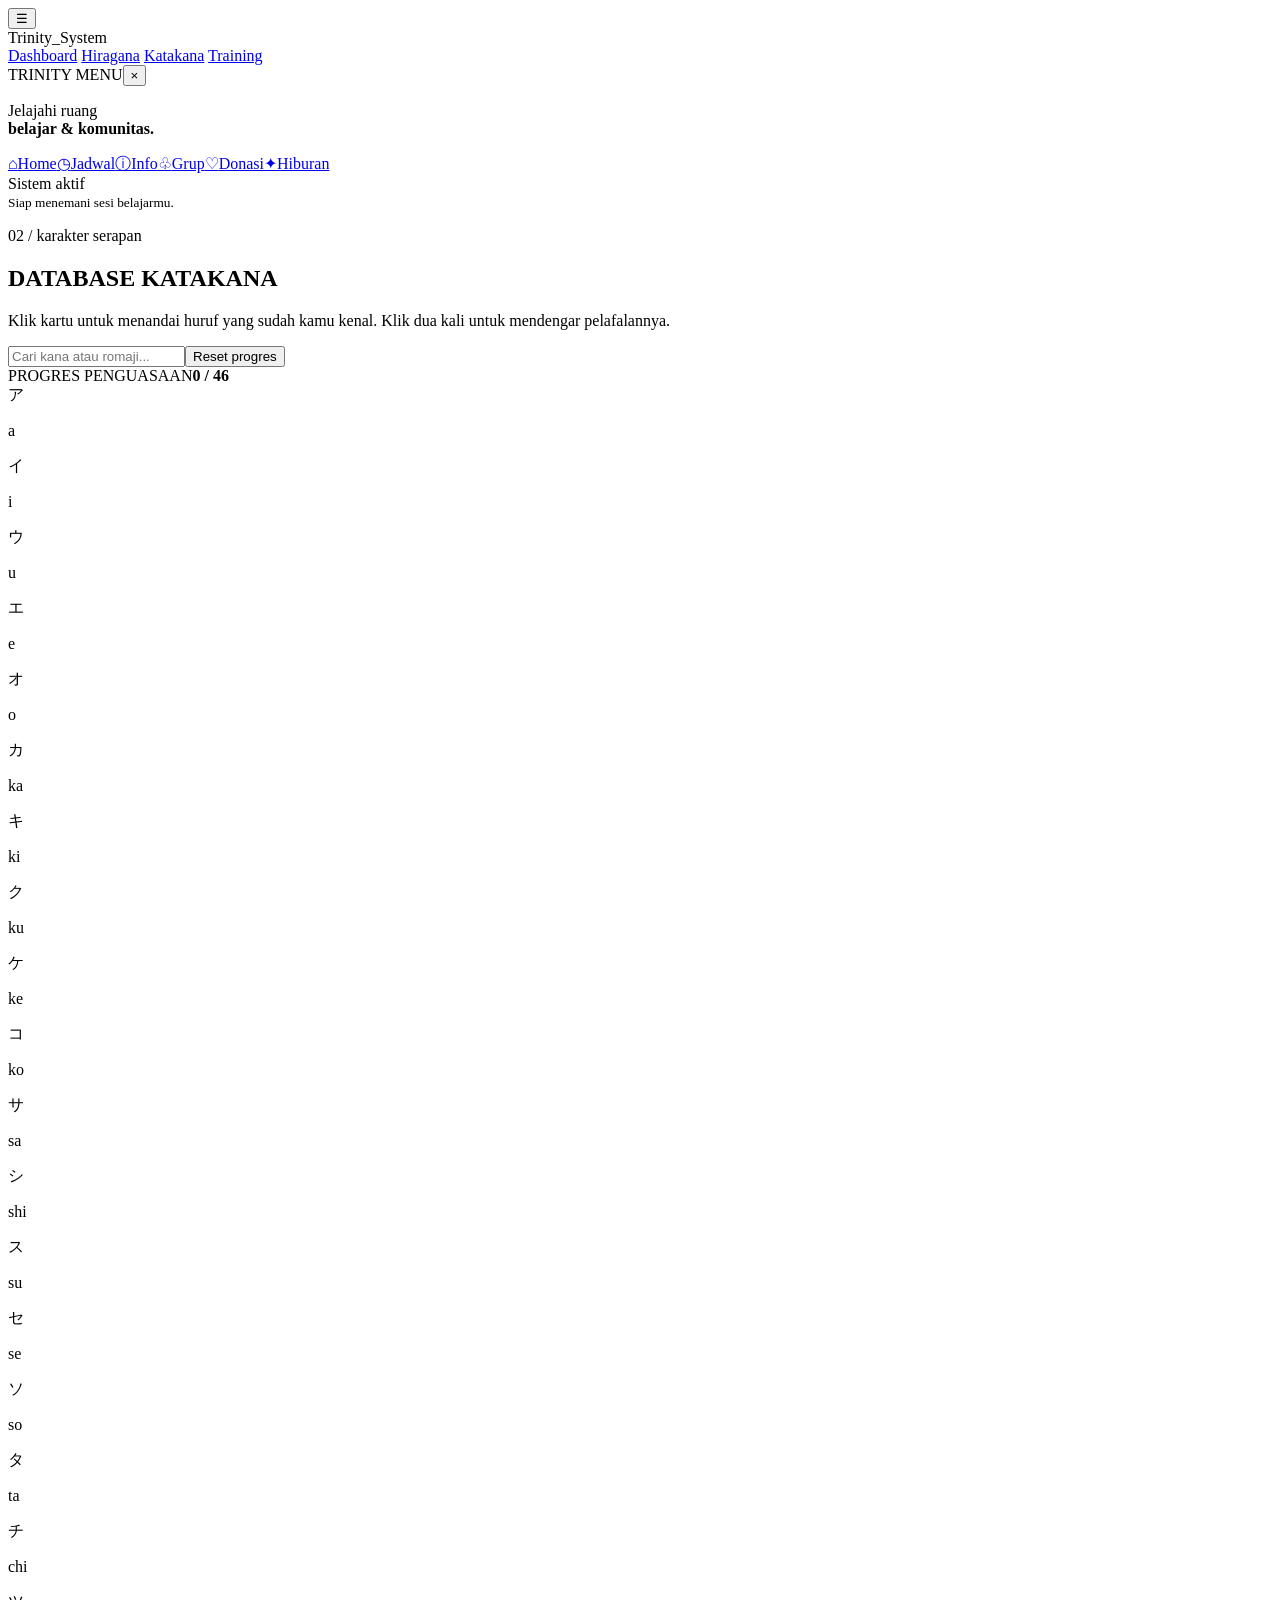
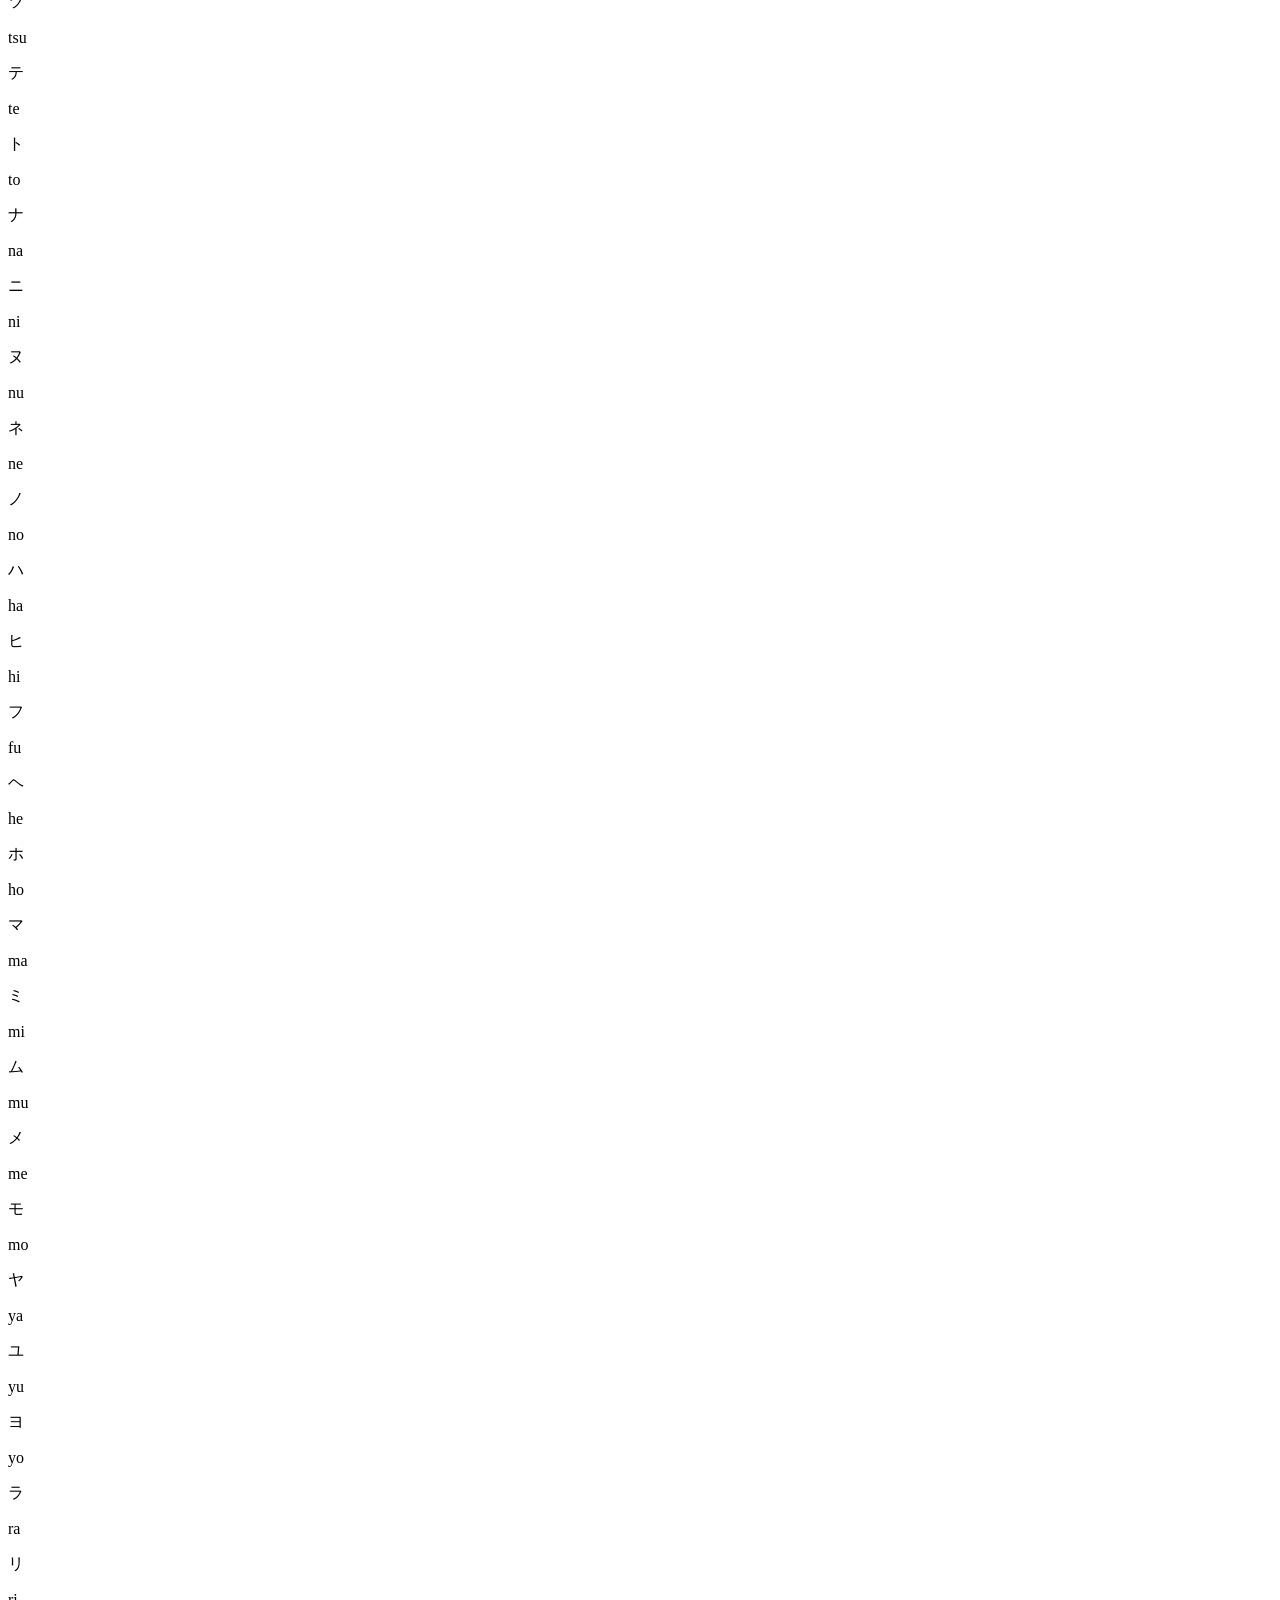
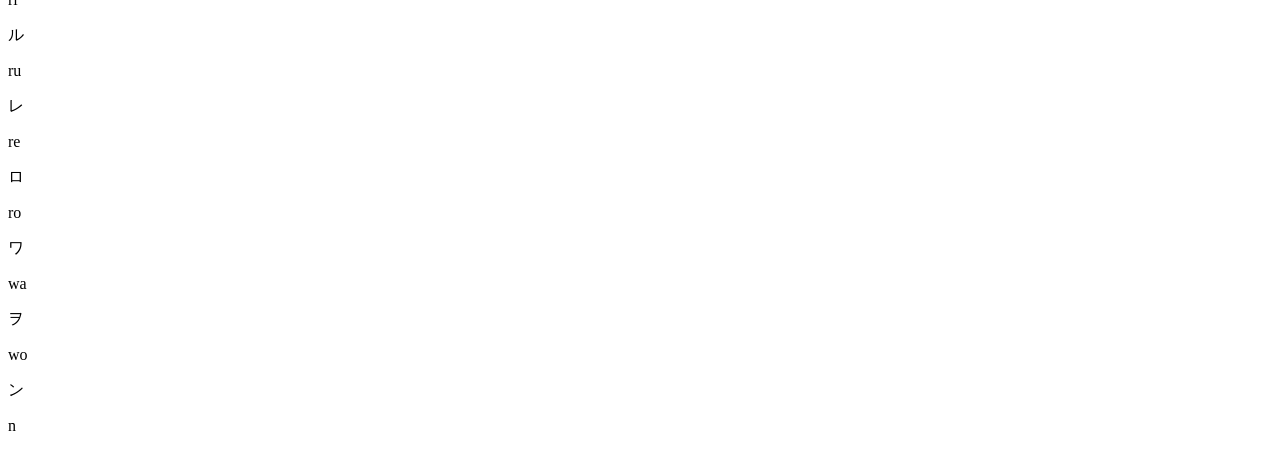
==== pages/belajar-katakana.html @ d874d1f5 "Add files via upload" ====
<!DOCTYPE html>
<html lang="id">
<head>
    <meta charset="UTF-8">
    <meta name="viewport" content="width=device-width, initial-scale=1.0">
    <title>Nihongo Trinity | Katakana</title>
    <link rel="stylesheet" href="../style.css">
</head>
<body>
    <nav class="nav-pages">
        <button class="sidebar-toggle" type="button" aria-label="Buka menu tambahan" aria-expanded="false">☰</button>
        <div class="logo">Trinity_System</div>
        <div class="menu">
            <a href="../index.html">Dashboard</a>
            <a href="belajar.html">Hiragana</a>
            <a href="belajar-katakana.html" class="active-pink">Katakana</a>
            <a href="kuis.html">Training</a>
        </div>
    </nav>
    <div class="sidebar-backdrop" data-sidebar-close></div>
    <aside class="sidebar" aria-hidden="true">
        <div class="sidebar-head"><span class="section-label">TRINITY MENU</span><button class="sidebar-close" type="button" aria-label="Tutup menu">×</button></div>
        <p class="sidebar-greeting">Jelajahi ruang<br><strong>belajar & komunitas.</strong></p>
        <nav class="sidebar-links" aria-label="Menu tambahan">
            <a href="../index.html" class="sidebar-link"><span>⌂</span>Home</a><a href="jadwal.html" class="sidebar-link"><span>◷</span>Jadwal</a><a href="info.html" class="sidebar-link"><span>ⓘ</span>Info</a><a href="grup.html" class="sidebar-link"><span>♧</span>Grup</a><a href="donasi.html" class="sidebar-link"><span>♡</span>Donasi</a><a href="hiburan.html" class="sidebar-link"><span>✦</span>Hiburan</a>
        </nav>
        <div class="sidebar-note"><span class="status-dot"></span> Sistem aktif<br><small>Siap menemani sesi belajarmu.</small></div>
    </aside>

    <section class="content study-page" data-kana-type="KATAKANA">
        <p class="eyebrow">02 / karakter serapan</p>
        <h2 style="color: var(--neon-pink);">DATABASE KATAKANA</h2>
        <p class="study-intro">Klik kartu untuk menandai huruf yang sudah kamu kenal. Klik dua kali untuk mendengar pelafalannya.</p>
        <div class="study-tools"><input id="kanaSearch" type="search" placeholder="Cari kana atau romaji..." aria-label="Cari kana atau romaji"><button id="resetProgress" type="button">Reset progres</button></div>
        <div class="progress-wrap"><div class="progress-meta"><span>PROGRES PENGUASAAN</span><strong id="progressText">0 / 46</strong></div><div class="progress-bar"><span id="progressBar" style="width: 0%"></span></div></div>
        <div class="kana-grid">
            <div class="kana-box"><span>ア</span><p>a</p></div><div class="kana-box"><span>イ</span><p>i</p></div><div class="kana-box"><span>ウ</span><p>u</p></div><div class="kana-box"><span>エ</span><p>e</p></div><div class="kana-box"><span>オ</span><p>o</p></div>
            <div class="kana-box"><span>カ</span><p>ka</p></div><div class="kana-box"><span>キ</span><p>ki</p></div><div class="kana-box"><span>ク</span><p>ku</p></div><div class="kana-box"><span>ケ</span><p>ke</p></div><div class="kana-box"><span>コ</span><p>ko</p></div>
            <div class="kana-box"><span>サ</span><p>sa</p></div><div class="kana-box"><span>シ</span><p>shi</p></div><div class="kana-box"><span>ス</span><p>su</p></div><div class="kana-box"><span>セ</span><p>se</p></div><div class="kana-box"><span>ソ</span><p>so</p></div>
            <div class="kana-box"><span>タ</span><p>ta</p></div><div class="kana-box"><span>チ</span><p>chi</p></div><div class="kana-box"><span>ツ</span><p>tsu</p></div><div class="kana-box"><span>テ</span><p>te</p></div><div class="kana-box"><span>ト</span><p>to</p></div>
            <div class="kana-box"><span>ナ</span><p>na</p></div><div class="kana-box"><span>ニ</span><p>ni</p></div><div class="kana-box"><span>ヌ</span><p>nu</p></div><div class="kana-box"><span>ネ</span><p>ne</p></div><div class="kana-box"><span>ノ</span><p>no</p></div>
            <div class="kana-box"><span>ハ</span><p>ha</p></div><div class="kana-box"><span>ヒ</span><p>hi</p></div><div class="kana-box"><span>フ</span><p>fu</p></div><div class="kana-box"><span>ヘ</span><p>he</p></div><div class="kana-box"><span>ホ</span><p>ho</p></div>
            <div class="kana-box"><span>マ</span><p>ma</p></div><div class="kana-box"><span>ミ</span><p>mi</p></div><div class="kana-box"><span>ム</span><p>mu</p></div><div class="kana-box"><span>メ</span><p>me</p></div><div class="kana-box"><span>モ</span><p>mo</p></div>
            <div class="kana-box"><span>ヤ</span><p>ya</p></div><div class="kana-box" style="visibility: hidden;"></div><div class="kana-box"><span>ユ</span><p>yu</p></div><div class="kana-box" style="visibility: hidden;"></div><div class="kana-box"><span>ヨ</span><p>yo</p></div>
            <div class="kana-box"><span>ラ</span><p>ra</p></div><div class="kana-box"><span>リ</span><p>ri</p></div><div class="kana-box"><span>ル</span><p>ru</p></div><div class="kana-box"><span>レ</span><p>re</p></div><div class="kana-box"><span>ロ</span><p>ro</p></div>
            <div class="kana-box"><span>ワ</span><p>wa</p></div><div class="kana-box" style="visibility: hidden;"></div><div class="kana-box" style="visibility: hidden;"></div><div class="kana-box" style="visibility: hidden;"></div><div class="kana-box"><span>ヲ</span><p>wo</p></div>
            <div class="kana-box"><span>ン</span><p>n</p></div>
        </div>
    </section>
    <script src="../script.js"></script>
</body>
</html>
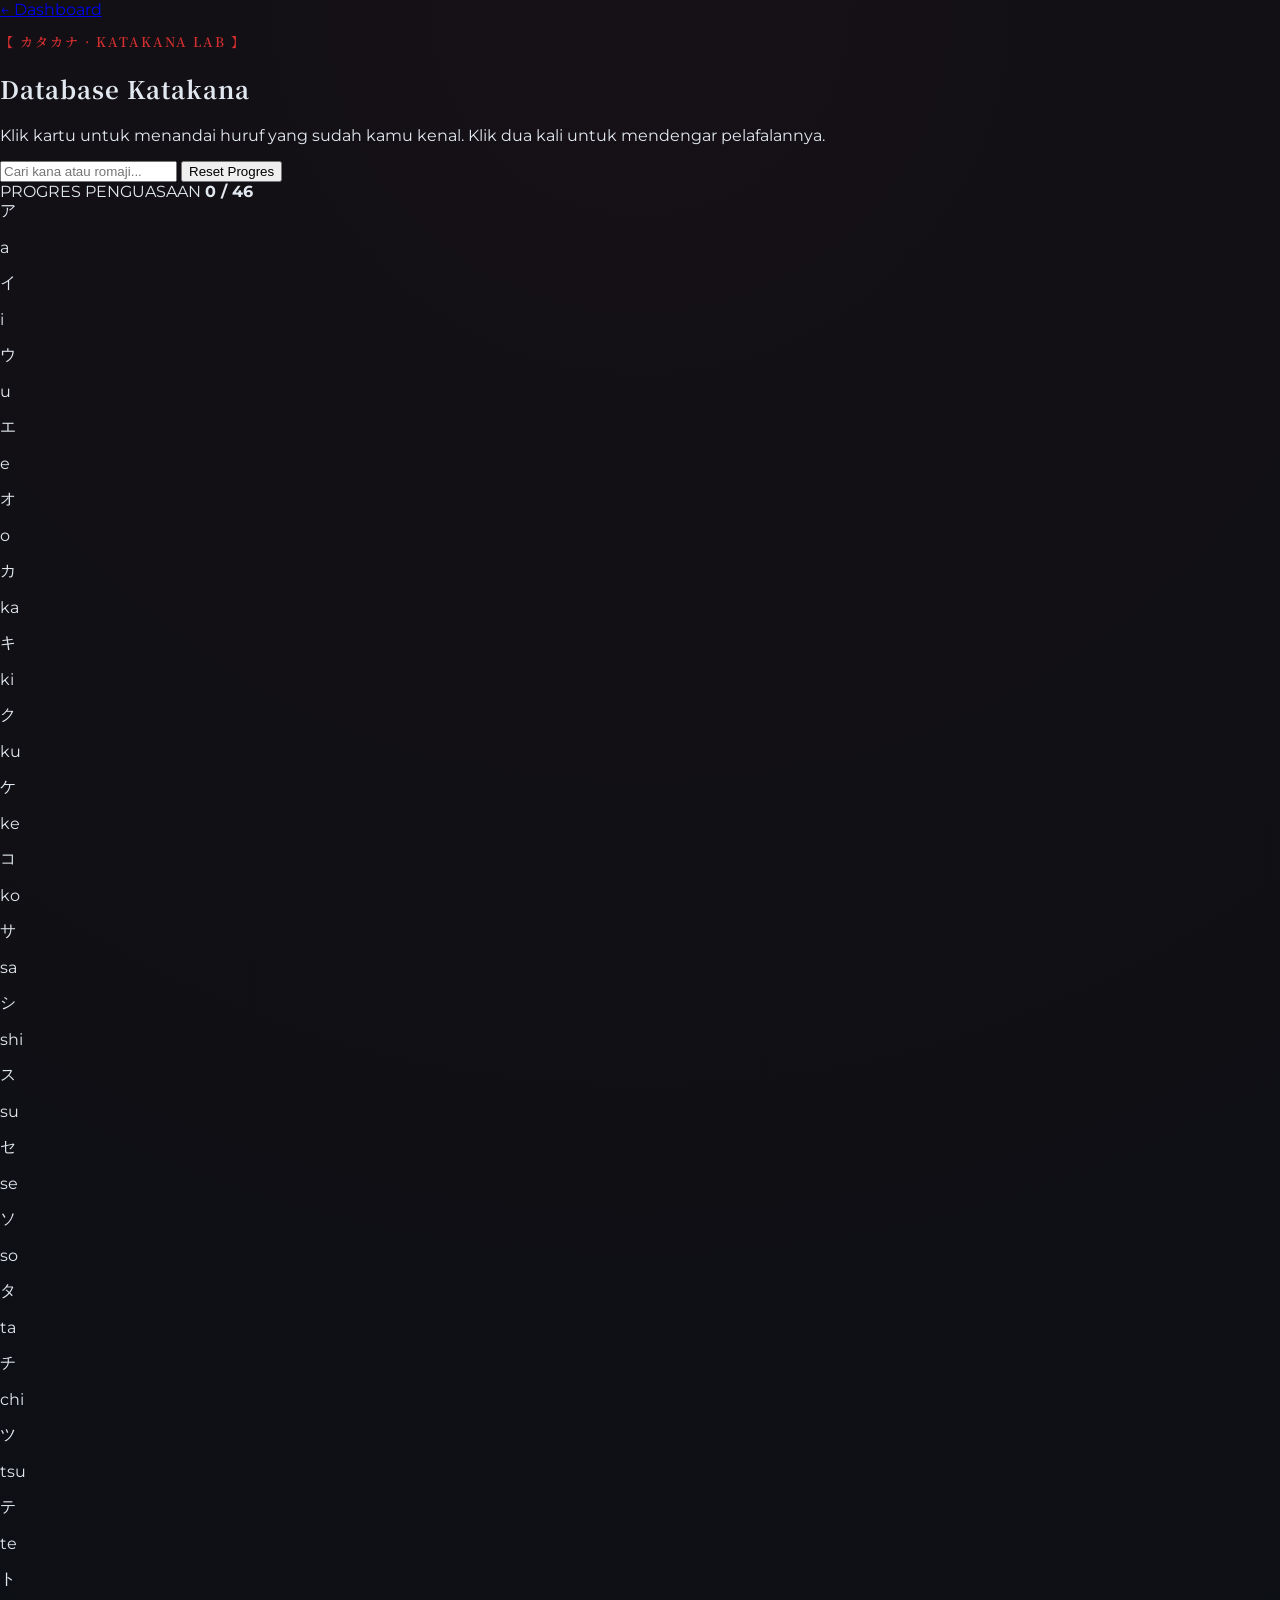
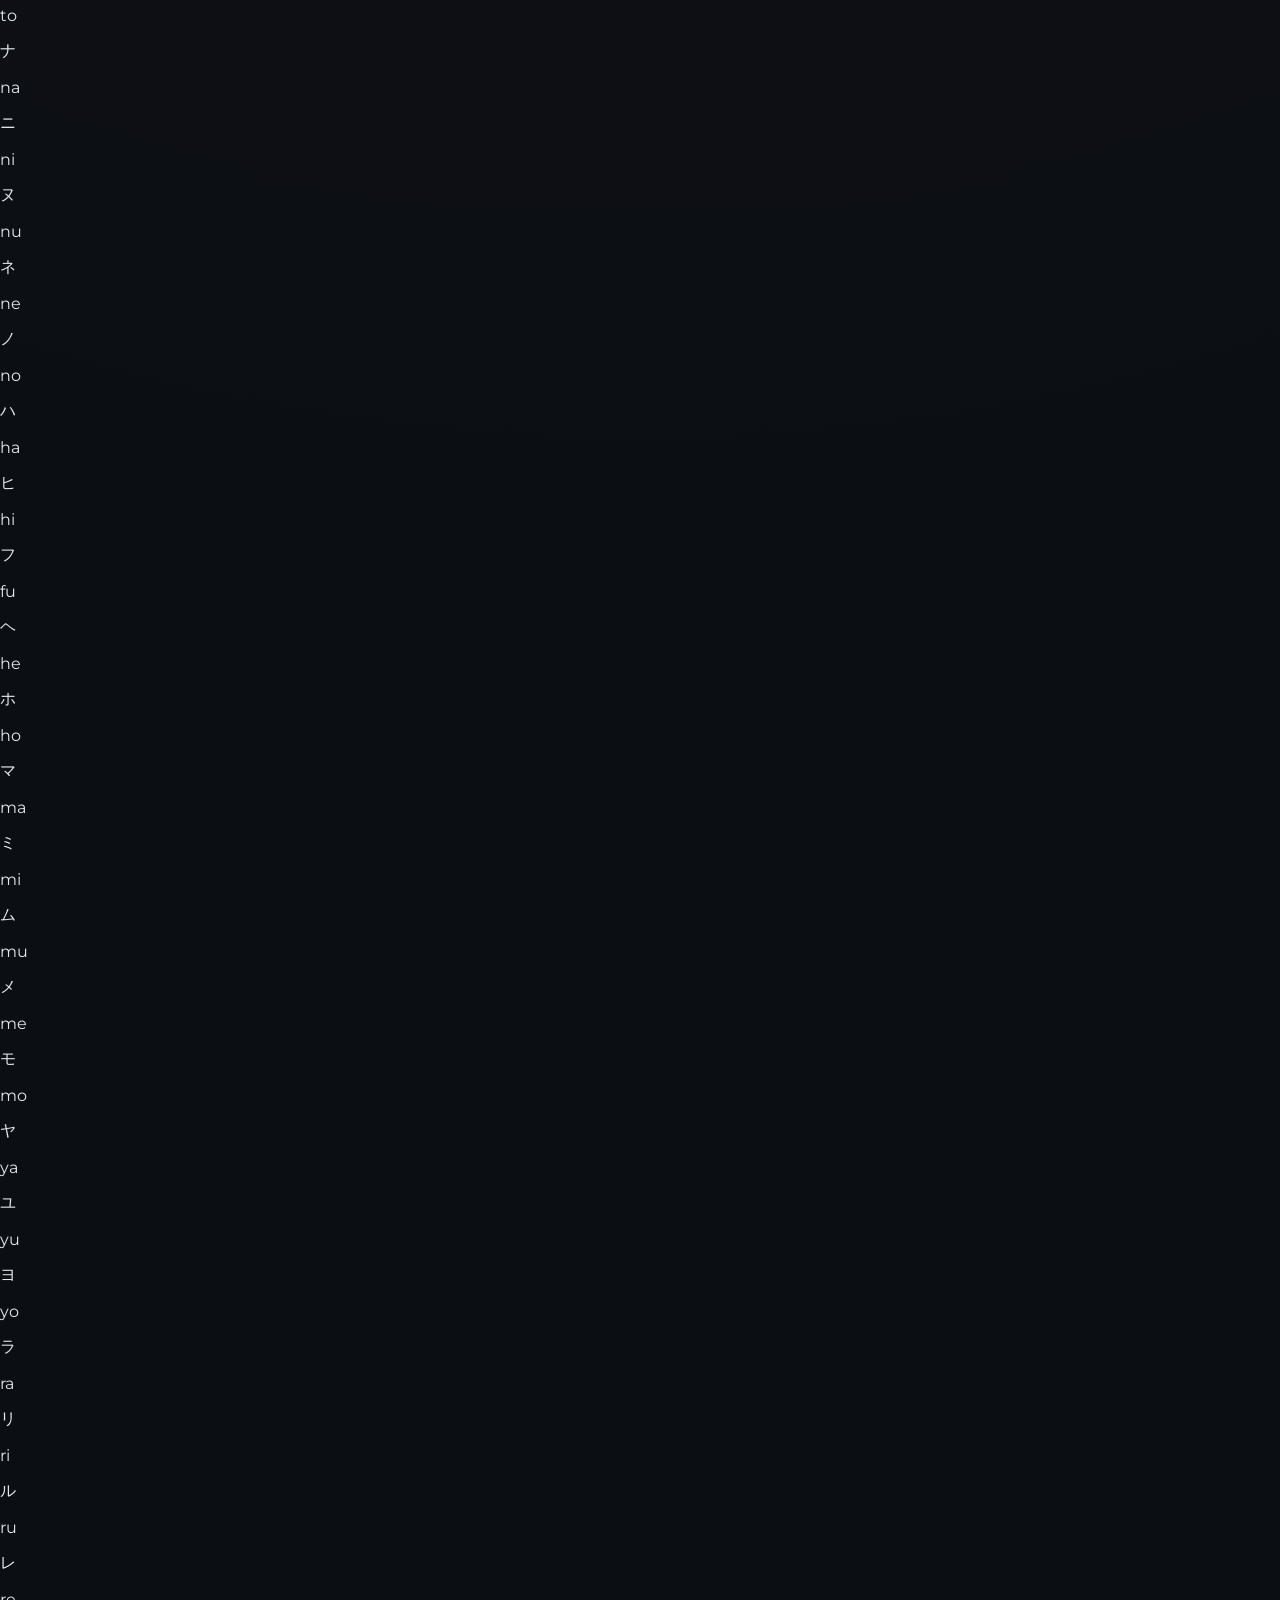
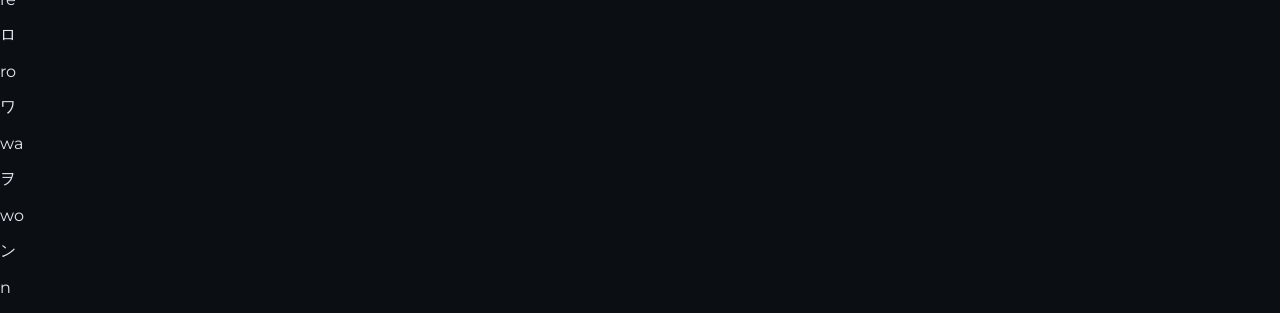
==== commit ccf17980: "Add files via upload" ====
--- a/pages/belajar-katakana.html
+++ b/pages/belajar-katakana.html
@@ -5,34 +5,37 @@
     <meta name="viewport" content="width=device-width, initial-scale=1.0">
     <title>Nihongo Trinity | Katakana</title>
     <link rel="stylesheet" href="../style.css">
+    <link rel="stylesheet" href="../css/belajar-katakana.css">
 </head>
 <body>
-    <nav class="nav-pages">
-        <button class="sidebar-toggle" type="button" aria-label="Buka menu tambahan" aria-expanded="false">☰</button>
-        <div class="logo">Trinity_System</div>
-        <div class="menu">
-            <a href="../index.html">Dashboard</a>
-            <a href="belajar.html">Hiragana</a>
-            <a href="belajar-katakana.html" class="active-pink">Katakana</a>
-            <a href="kuis.html">Training</a>
+    
+    <!-- Bagian Pembelajaran Katakana -->
+    <section class="content study-page" data-kana-type="KATAKANA">
+        
+        <!-- Tombol Kembali -->
+        <a href="../index.html" class="back-btn">
+            <span class="back-icon">←</span> Dashboard
+        </a>
+
+        <p class="eyebrow">【 カタカナ · Katakana Lab 】</p>
+        <h2 class="page-title">Database Katakana</h2>
+        <p class="study-intro">Klik kartu untuk menandai huruf yang sudah kamu kenal. Klik dua kali untuk mendengar pelafalannya.</p>
+        
+        <div class="study-tools">
+            <input id="kanaSearch" type="search" placeholder="Cari kana atau romaji..." aria-label="Cari kana atau romaji">
+            <button id="resetProgress" type="button">Reset Progres</button>
         </div>
-    </nav>
-    <div class="sidebar-backdrop" data-sidebar-close></div>
-    <aside class="sidebar" aria-hidden="true">
-        <div class="sidebar-head"><span class="section-label">TRINITY MENU</span><button class="sidebar-close" type="button" aria-label="Tutup menu">×</button></div>
-        <p class="sidebar-greeting">Jelajahi ruang<br><strong>belajar & komunitas.</strong></p>
-        <nav class="sidebar-links" aria-label="Menu tambahan">
-            <a href="../index.html" class="sidebar-link"><span>⌂</span>Home</a><a href="jadwal.html" class="sidebar-link"><span>◷</span>Jadwal</a><a href="info.html" class="sidebar-link"><span>ⓘ</span>Info</a><a href="grup.html" class="sidebar-link"><span>♧</span>Grup</a><a href="donasi.html" class="sidebar-link"><span>♡</span>Donasi</a><a href="hiburan.html" class="sidebar-link"><span>✦</span>Hiburan</a>
-        </nav>
-        <div class="sidebar-note"><span class="status-dot"></span> Sistem aktif<br><small>Siap menemani sesi belajarmu.</small></div>
-    </aside>
-
-    <section class="content study-page" data-kana-type="KATAKANA">
-        <p class="eyebrow">02 / karakter serapan</p>
-        <h2 style="color: var(--neon-pink);">DATABASE KATAKANA</h2>
-        <p class="study-intro">Klik kartu untuk menandai huruf yang sudah kamu kenal. Klik dua kali untuk mendengar pelafalannya.</p>
-        <div class="study-tools"><input id="kanaSearch" type="search" placeholder="Cari kana atau romaji..." aria-label="Cari kana atau romaji"><button id="resetProgress" type="button">Reset progres</button></div>
-        <div class="progress-wrap"><div class="progress-meta"><span>PROGRES PENGUASAAN</span><strong id="progressText">0 / 46</strong></div><div class="progress-bar"><span id="progressBar" style="width: 0%"></span></div></div>
+        
+        <div class="progress-wrap">
+            <div class="progress-meta">
+                <span>PROGRES PENGUASAAN</span>
+                <strong id="progressText">0 / 46</strong>
+            </div>
+            <div class="progress-bar">
+                <span id="progressBar" style="width: 0%"></span>
+            </div>
+        </div>
+        
         <div class="kana-grid">
             <div class="kana-box"><span>ア</span><p>a</p></div><div class="kana-box"><span>イ</span><p>i</p></div><div class="kana-box"><span>ウ</span><p>u</p></div><div class="kana-box"><span>エ</span><p>e</p></div><div class="kana-box"><span>オ</span><p>o</p></div>
             <div class="kana-box"><span>カ</span><p>ka</p></div><div class="kana-box"><span>キ</span><p>ki</p></div><div class="kana-box"><span>ク</span><p>ku</p></div><div class="kana-box"><span>ケ</span><p>ke</p></div><div class="kana-box"><span>コ</span><p>ko</p></div>
--- a/style.css
+++ b/style.css
@@ -0,0 +1,245 @@
+@import url('https://fonts.googleapis.com/css2?family=Montserrat:wght@300;400;500;600;700&family=Noto+Serif+JP:wght@400;500;700;900&display=swap');
+
+:root {
+    --bg-color: #0b0f14;
+    --card-bg: #131921;
+    --panel: rgba(19, 25, 33, 0.95);
+    --japan-red: #D32F2F;
+    --japan-gold: #D4AF37;
+    --japan-blue: #1E88E5; /* Tambahan warna biru elegan */
+    --text-main: #E2E8F0;
+    --muted: #8B9BB4;
+    --border-subtle: rgba(255, 255, 255, 0.08);
+}
+
+* { box-sizing: border-box; }
+
+body {
+    margin: 0;
+    font-family: 'Montserrat', sans-serif;
+    background-color: var(--bg-color);
+    color: var(--text-main);
+    background-image: radial-gradient(circle at 50% 0%, rgba(211, 47, 47, 0.05), transparent 60%);
+    overflow-x: hidden;
+}
+
+h1, h2, h3, .logo, .eyebrow {
+    font-family: 'Noto Serif JP', serif;
+    letter-spacing: 1px;
+}
+
+.nav-pages {
+    display: flex;
+    justify-content: space-between;
+    align-items: center;
+    padding: 15px 25px;
+    background: rgba(11, 15, 20, 0.9);
+    backdrop-filter: blur(12px);
+    border-bottom: 1px solid var(--border-subtle);
+    position: sticky;
+    top: 0;
+    z-index: 100;
+}
+
+.logo { font-size: 20px; font-weight: 700; color: #fff; letter-spacing: 2px; }
+.logo::before { content:'日'; color: var(--japan-red); margin-right: 10px; font-weight: 900; }
+
+.menu { display: flex; gap: 20px; font-size: 13px; }
+.menu a { color: var(--muted); text-decoration: none; font-weight: 500; transition: 0.3s; text-transform: uppercase; letter-spacing: 1px; }
+.menu a:hover { color: var(--japan-gold); }
+.active-cyan, .active-pink { color: var(--text-main) !important; border-bottom: 2px solid var(--japan-red); padding-bottom: 4px; }
+
+.hub-header { text-align: center; padding: 60px 20px 40px; }
+h1 { color: #fff; font-size: 2.6rem; margin-bottom: 15px; margin-top: 0; font-weight: 700; line-height: 1.3; }
+.subtitle { font-size: 0.95rem; color: var(--muted); max-width: 650px; margin: 0 auto 35px; line-height: 1.8; font-weight: 300; }
+.eyebrow { color: var(--japan-red); font-size: 13px; font-weight: 600; letter-spacing: 2px; text-transform: uppercase; margin-bottom: 15px; display: block; }
+
+/* PENGATURAN WARNA TOMBOL BARU */
+.action-buttons { display: flex; justify-content: center; gap: 15px; flex-wrap: wrap; margin-bottom: 10px; }
+.btn { display: inline-block; padding: 14px 28px; font-size: 13px; font-weight: 600; text-decoration: none; text-transform: uppercase; border-radius: 4px; transition: all 0.3s ease; cursor: pointer; letter-spacing: 1px; }
+.btn:hover { transform: translateY(-2px); box-shadow: 0 5px 15px rgba(0,0,0,0.3); }
+
+/* Hiragana (Merah Solid) */
+.btn-primary { background: var(--japan-red); color: #fff; border: 1px solid var(--japan-red); }
+
+/* Katakana (Merah Outline, hover jadi solid) */
+.btn-secondary { background: transparent; color: var(--japan-red); border: 1px solid var(--japan-red); }
+.btn-secondary:hover { background: var(--japan-red); color: #fff; }
+
+/* Uji Refleks (Biru Solid) */
+.btn-outline { background: var(--japan-blue); color: #fff; border: 1px solid var(--japan-blue); }
+.btn-outline:hover { background: #1565C0; border-color: #1565C0; }
+
+.dashboard-wrapper { display: flex; max-width: 1200px; margin: 0 auto; gap: 40px; padding: 20px 25px; padding-bottom: 120px; align-items: flex-start; }
+
+.team-main { flex: 1; width: 100%; }
+.team-main h2 { color: #fff; text-align: left; margin: 0 0 25px; font-size: 1.5rem; border-left: 4px solid var(--japan-red); padding-left: 12px; }
+.team-main h2 span { color: var(--muted); font-size: 1rem; font-weight: 400; }
+.card-container { display: flex; gap: 20px; flex-wrap: wrap; justify-content: flex-start; }
+
+.card { background: var(--card-bg); width: calc(50% - 10px); padding: 30px 25px; border-radius: 8px; border: 1px solid var(--border-subtle); transition: 0.3s; text-align: left; position: relative; overflow: hidden; }
+.card:hover { transform: translateY(-4px); border-color: rgba(255,255,255,0.2); box-shadow: 0 10px 30px rgba(0,0,0,0.5); }
+.card::before { content: ''; position: absolute; top: 0; left: 0; width: 100%; height: 3px; background: var(--muted); opacity: 0.3; transition: 0.3s; }
+.card:hover::before { opacity: 1; background: var(--japan-red); }
+
+.owner-card::before { background: var(--japan-gold); opacity: 1; height: 4px; }
+.owner-card { border-color: rgba(212, 175, 55, 0.3); }
+
+.badge { background: var(--japan-gold); color: var(--bg-color); font-size: 10px; font-weight: 700; padding: 4px 10px; border-radius: 2px; display: inline-block; margin-bottom: 15px; letter-spacing: 1px; }
+.card h3 { margin: 0 0 8px 0; color: #fff; font-size: 1.4rem; }
+.role { color: var(--japan-gold); font-size: 0.85rem; font-weight: 500; margin-bottom: 12px; text-transform: uppercase; letter-spacing: 1px; }
+.desc { font-size: 0.85rem; line-height: 1.7; color: var(--muted); margin: 0; font-weight: 300; }
+
+.leaderboard-panel { width: 340px; background: var(--panel); padding: 25px; border-radius: 8px; border: 1px solid var(--border-subtle); box-shadow: 0 10px 30px rgba(0,0,0,0.2); }
+.leaderboard-panel h2 { color: #fff; text-align: center; margin: 0 0 20px; font-size: 1.3rem; letter-spacing: 2px; }
+.leaderboard-panel h2 span { color: var(--muted); font-size: 0.9rem; font-weight: 400; }
+
+.rank-list { list-style: none; padding: 0; margin: 0; }
+.rank-list li { background: rgba(0,0,0,0.2); margin: 12px 0; padding: 12px 15px; border-radius: 6px; border: 1px solid var(--border-subtle); display: flex; align-items: center; gap: 15px; transition: 0.2s; }
+.rank-list li:hover { background: rgba(255,255,255,0.03); }
+
+.rank-1 { border-left: 4px solid var(--japan-gold) !important; }
+.rank-2 { border-left: 4px solid #C0C0C0 !important; } 
+.rank-3 { border-left: 4px solid #CD7F32 !important; } 
+.rank-4 { border-left: 4px solid var(--muted) !important; }
+
+.rank-pic { width: 45px; height: 45px; border-radius: 50%; overflow: hidden; border: 2px solid var(--border-subtle); flex-shrink: 0; }
+.rank-1 .rank-pic { border-color: var(--japan-gold); }
+.rank-2 .rank-pic { border-color: #C0C0C0; }
+.rank-3 .rank-pic { border-color: #CD7F32; }
+.rank-pic img { width: 100%; height: 100%; object-fit: cover; }
+
+.rank-info { text-align: left; }
+.rank-info strong { font-size: 0.95rem; color: #fff; display: block; font-weight: 600; }
+.rank-info p { margin: 4px 0 0 0; font-size: 0.75rem; color: var(--muted); }
+
+/* WIDGET DONASI */
+.donation-widget {
+    display: flex;
+    align-items: center;
+    gap: 15px;
+    margin-top: 25px;
+    padding: 15px;
+    background: linear-gradient(135deg, rgba(212, 175, 55, 0.08), rgba(0, 0, 0, 0.2));
+    border: 1px solid rgba(212, 175, 55, 0.3);
+    border-radius: 8px;
+    text-decoration: none;
+    color: var(--text-main);
+    transition: all 0.3s ease;
+}
+
+.donation-widget:hover {
+    transform: translateY(-3px);
+    background: linear-gradient(135deg, rgba(212, 175, 55, 0.15), rgba(0, 0, 0, 0.3));
+    border-color: var(--japan-gold);
+    box-shadow: 0 8px 20px rgba(212, 175, 55, 0.15);
+}
+
+.donation-widget .donation-icon {
+    font-size: 22px;
+    background: rgba(212, 175, 55, 0.15);
+    width: 45px;
+    height: 45px;
+    display: grid;
+    place-items: center;
+    border-radius: 50%;
+    border: 1px solid var(--japan-gold);
+}
+
+.donation-widget .donation-info { text-align: left; flex: 1; }
+.donation-widget .donation-info strong { display: block; font-size: 0.95rem; color: var(--japan-gold); font-weight: 600; }
+.donation-widget .donation-info span { font-size: 0.75rem; color: var(--muted); }
+.donation-widget .donation-arrow { color: var(--japan-gold); font-size: 18px; font-weight: bold; transition: transform 0.3s ease; }
+.donation-widget:hover .donation-arrow { transform: translateX(5px); }
+
+/* Navigasi Bawah */
+.main-bottom-nav { position: fixed; left: 50%; bottom: 20px; z-index: 180; display: flex; align-items: flex-end; gap: 5px; width: min(600px, calc(100% - 40px)); padding: 10px 15px; background: rgba(11, 15, 20, 0.95); backdrop-filter: blur(10px); border: 1px solid var(--border-subtle); border-radius: 16px; box-shadow: 0 15px 40px rgba(0,0,0,0.5); transform: translateX(-50%); }
+.main-bottom-item { display: flex; flex: 1; min-width: 0; align-items: center; justify-content: center; gap: 6px; flex-direction: column; padding: 8px 4px; color: var(--muted); background: transparent; border: 0; border-radius: 8px; text-decoration: none; font-size: 10px; font-weight: 600; text-transform: uppercase; transition: 0.3s; }
+.main-bottom-item:hover, .main-bottom-item.is-active { color: var(--text-main); }
+.main-bottom-icon { display: grid; place-items: center; min-height: 24px; font-size: 20px; line-height: 1; transition: 0.3s; }
+.main-bottom-item.is-active .main-bottom-icon { color: var(--japan-red); }
+
+.main-bottom-message { position: relative; margin: -35px 5px 0; padding: 12px 5px 10px; color: #fff; background: var(--japan-red); border: 6px solid var(--bg-color); border-radius: 50%; box-shadow: 0 8px 20px rgba(211, 47, 47, 0.3); flex: 0 0 60px; height: 60px; justify-content: center; }
+.main-bottom-message:hover { background: #b71c1c; transform: translateY(-3px); }
+.main-bottom-message span:not(.main-bottom-icon) { display: none; }
+.main-bottom-message .main-bottom-icon { font-size: 24px; color: #fff !important; }
+
+/* Responsif HP */
+@media (max-width: 768px) {
+    .nav-pages { padding: 12px 20px; }
+    .hub-header { padding-top: 40px; }
+    h1 { font-size: 1.8rem; }
+    
+    .dashboard-wrapper { flex-direction: column; padding: 15px; padding-bottom: 110px; gap: 30px; }
+    
+    .team-main h2 { text-align: center; border-left: none; border-bottom: 2px solid var(--japan-red); display: inline-block; padding: 0 0 8px 0; margin-bottom: 25px; width: 100%; }
+    
+    .card-container { display: flex; flex-direction: row; flex-wrap: nowrap; overflow-x: auto; scroll-snap-type: x mandatory; padding-bottom: 20px; scrollbar-width: none; }
+    .card-container::-webkit-scrollbar { display: none; }
+    
+    .card { width: 85%; flex: 0 0 85%; scroll-snap-align: center; }
+    
+    .leaderboard-panel { width: 100%; box-sizing: border-box; }
+    
+    .main-bottom-nav { bottom: 15px; width: calc(100% - 30px); padding: 8px 10px; border-radius: 12px; }
+}
+
+/* =========================================
+   Global Login Pop-Up (Modal)
+   ========================================= */
+.global-login-overlay {
+    position: fixed;
+    top: 0; left: 0; right: 0; bottom: 0;
+    background: rgba(11, 15, 20, 0.95);
+    backdrop-filter: blur(15px);
+    z-index: 9999;
+    display: flex;
+    justify-content: center;
+    align-items: center;
+    padding: 20px;
+}
+
+.login-modal {
+    background: var(--card-bg);
+    border: 1px solid var(--japan-gold);
+    border-radius: 12px;
+    padding: 40px 30px;
+    width: 100%;
+    max-width: 400px;
+    text-align: center;
+    box-shadow: 0 20px 50px rgba(0,0,0,0.6), 0 0 20px rgba(212, 175, 55, 0.1);
+    transform: translateY(0);
+    animation: modalFadeIn 0.5s ease;
+}
+
+@keyframes modalFadeIn {
+    from { opacity: 0; transform: translateY(20px); }
+    to { opacity: 1; transform: translateY(0); }
+}
+
+.login-modal .modal-icon { font-size: 35px; margin-bottom: 10px; }
+.login-modal h2 { color: #fff; font-family: 'Noto Serif JP', serif; margin: 0 0 10px; font-size: 1.5rem; }
+.login-modal p { color: var(--muted); font-size: 0.9rem; margin-bottom: 25px; line-height: 1.5; }
+
+.login-modal select, .login-modal input {
+    width: 100%;
+    padding: 14px 15px;
+    margin-bottom: 15px;
+    background: rgba(8, 12, 16, 0.8);
+    border: 1px solid var(--border-subtle);
+    border-radius: 6px;
+    color: #fff;
+    font-family: 'Montserrat', sans-serif;
+    font-size: 14px;
+    transition: 0.3s;
+}
+
+.login-modal select option { background: var(--card-bg); color: #fff; }
+.login-modal select:focus, .login-modal input:focus {
+    border-color: var(--japan-red);
+    outline: none;
+    box-shadow: 0 0 10px rgba(211, 47, 47, 0.2);
+}
+
+.login-modal .login-error { color: var(--japan-red); font-size: 12px; margin: -5px 0 15px; min-height: 15px; font-weight: 600; text-align: left; }
+.login-modal .btn { width: 100%; margin: 0; padding: 15px; font-size: 14px; letter-spacing: 2px; }
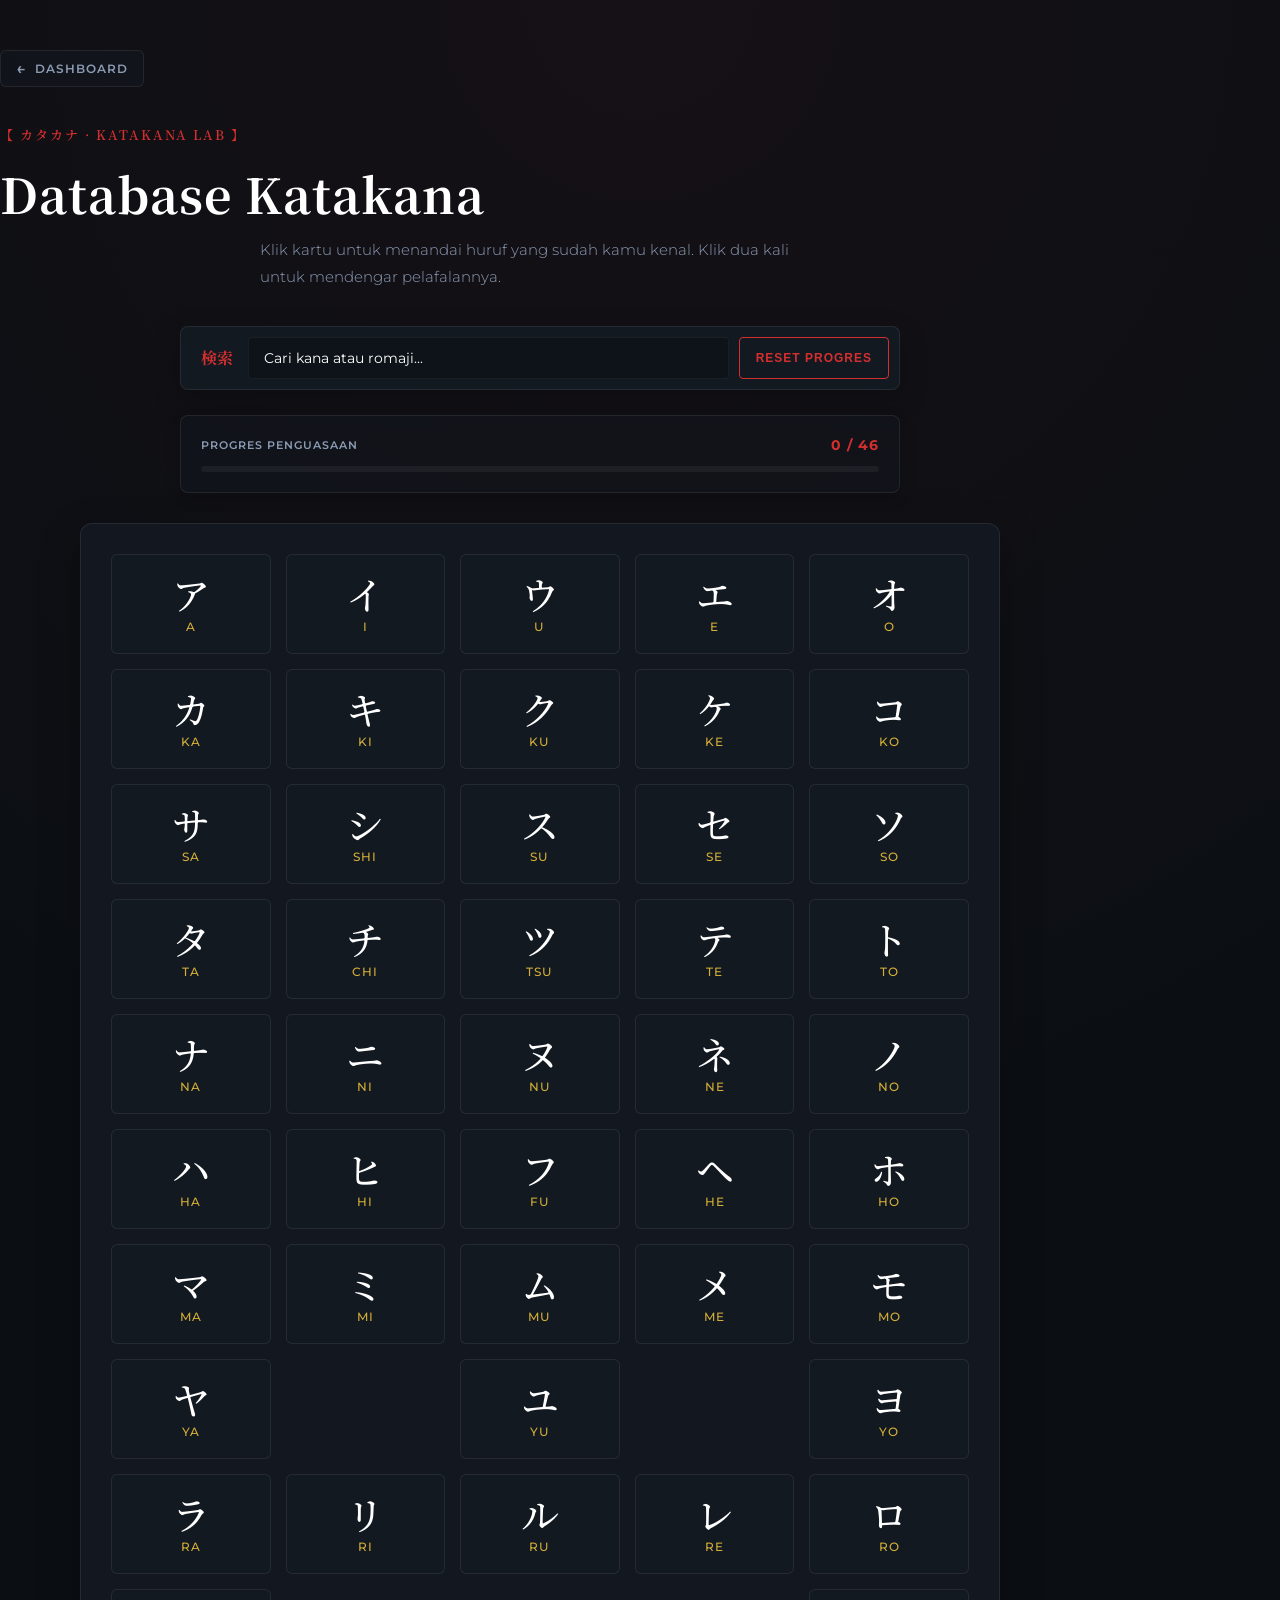
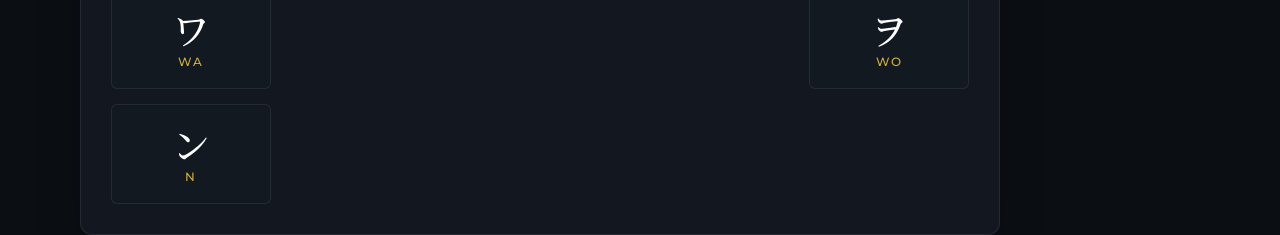
==== commit f8ad9300: "Menyimpan project Nihongo Trinity ke Git lokal" ====
--- a/pages/belajar-katakana.html
+++ b/pages/belajar-katakana.html
@@ -1,55 +1,55 @@
-<!DOCTYPE html>
-<html lang="id">
-<head>
-    <meta charset="UTF-8">
-    <meta name="viewport" content="width=device-width, initial-scale=1.0">
-    <title>Nihongo Trinity | Katakana</title>
-    <link rel="stylesheet" href="../style.css">
-    <link rel="stylesheet" href="../css/belajar-katakana.css">
-</head>
-<body>
-    
-    <!-- Bagian Pembelajaran Katakana -->
-    <section class="content study-page" data-kana-type="KATAKANA">
-        
-        <!-- Tombol Kembali -->
-        <a href="../index.html" class="back-btn">
-            <span class="back-icon">←</span> Dashboard
-        </a>
-
-        <p class="eyebrow">【 カタカナ · Katakana Lab 】</p>
-        <h2 class="page-title">Database Katakana</h2>
-        <p class="study-intro">Klik kartu untuk menandai huruf yang sudah kamu kenal. Klik dua kali untuk mendengar pelafalannya.</p>
-        
-        <div class="study-tools">
-            <input id="kanaSearch" type="search" placeholder="Cari kana atau romaji..." aria-label="Cari kana atau romaji">
-            <button id="resetProgress" type="button">Reset Progres</button>
-        </div>
-        
-        <div class="progress-wrap">
-            <div class="progress-meta">
-                <span>PROGRES PENGUASAAN</span>
-                <strong id="progressText">0 / 46</strong>
-            </div>
-            <div class="progress-bar">
-                <span id="progressBar" style="width: 0%"></span>
-            </div>
-        </div>
-        
-        <div class="kana-grid">
-            <div class="kana-box"><span>ア</span><p>a</p></div><div class="kana-box"><span>イ</span><p>i</p></div><div class="kana-box"><span>ウ</span><p>u</p></div><div class="kana-box"><span>エ</span><p>e</p></div><div class="kana-box"><span>オ</span><p>o</p></div>
-            <div class="kana-box"><span>カ</span><p>ka</p></div><div class="kana-box"><span>キ</span><p>ki</p></div><div class="kana-box"><span>ク</span><p>ku</p></div><div class="kana-box"><span>ケ</span><p>ke</p></div><div class="kana-box"><span>コ</span><p>ko</p></div>
-            <div class="kana-box"><span>サ</span><p>sa</p></div><div class="kana-box"><span>シ</span><p>shi</p></div><div class="kana-box"><span>ス</span><p>su</p></div><div class="kana-box"><span>セ</span><p>se</p></div><div class="kana-box"><span>ソ</span><p>so</p></div>
-            <div class="kana-box"><span>タ</span><p>ta</p></div><div class="kana-box"><span>チ</span><p>chi</p></div><div class="kana-box"><span>ツ</span><p>tsu</p></div><div class="kana-box"><span>テ</span><p>te</p></div><div class="kana-box"><span>ト</span><p>to</p></div>
-            <div class="kana-box"><span>ナ</span><p>na</p></div><div class="kana-box"><span>ニ</span><p>ni</p></div><div class="kana-box"><span>ヌ</span><p>nu</p></div><div class="kana-box"><span>ネ</span><p>ne</p></div><div class="kana-box"><span>ノ</span><p>no</p></div>
-            <div class="kana-box"><span>ハ</span><p>ha</p></div><div class="kana-box"><span>ヒ</span><p>hi</p></div><div class="kana-box"><span>フ</span><p>fu</p></div><div class="kana-box"><span>ヘ</span><p>he</p></div><div class="kana-box"><span>ホ</span><p>ho</p></div>
-            <div class="kana-box"><span>マ</span><p>ma</p></div><div class="kana-box"><span>ミ</span><p>mi</p></div><div class="kana-box"><span>ム</span><p>mu</p></div><div class="kana-box"><span>メ</span><p>me</p></div><div class="kana-box"><span>モ</span><p>mo</p></div>
-            <div class="kana-box"><span>ヤ</span><p>ya</p></div><div class="kana-box" style="visibility: hidden;"></div><div class="kana-box"><span>ユ</span><p>yu</p></div><div class="kana-box" style="visibility: hidden;"></div><div class="kana-box"><span>ヨ</span><p>yo</p></div>
-            <div class="kana-box"><span>ラ</span><p>ra</p></div><div class="kana-box"><span>リ</span><p>ri</p></div><div class="kana-box"><span>ル</span><p>ru</p></div><div class="kana-box"><span>レ</span><p>re</p></div><div class="kana-box"><span>ロ</span><p>ro</p></div>
-            <div class="kana-box"><span>ワ</span><p>wa</p></div><div class="kana-box" style="visibility: hidden;"></div><div class="kana-box" style="visibility: hidden;"></div><div class="kana-box" style="visibility: hidden;"></div><div class="kana-box"><span>ヲ</span><p>wo</p></div>
-            <div class="kana-box"><span>ン</span><p>n</p></div>
-        </div>
-    </section>
-    <script src="../script.js"></script>
-</body>
+<!DOCTYPE html>
+<html lang="id">
+<head>
+    <meta charset="UTF-8">
+    <meta name="viewport" content="width=device-width, initial-scale=1.0">
+    <title>Nihongo Trinity | Katakana</title>
+    <link rel="stylesheet" href="../style.css">
+    <link rel="stylesheet" href="../css/belajar-katakana.css">
+</head>
+<body>
+    
+    <!-- Bagian Pembelajaran Katakana -->
+    <section class="content study-page" data-kana-type="KATAKANA">
+        
+        <!-- Tombol Kembali -->
+        <a href="../index.html" class="back-btn">
+            <span class="back-icon">←</span> Dashboard
+        </a>
+
+        <p class="eyebrow">【 カタカナ · Katakana Lab 】</p>
+        <h2 class="page-title">Database Katakana</h2>
+        <p class="study-intro">Klik kartu untuk menandai huruf yang sudah kamu kenal. Klik dua kali untuk mendengar pelafalannya.</p>
+        
+        <div class="study-tools">
+            <input id="kanaSearch" type="search" placeholder="Cari kana atau romaji..." aria-label="Cari kana atau romaji">
+            <button id="resetProgress" type="button">Reset Progres</button>
+        </div>
+        
+        <div class="progress-wrap">
+            <div class="progress-meta">
+                <span>PROGRES PENGUASAAN</span>
+                <strong id="progressText">0 / 46</strong>
+            </div>
+            <div class="progress-bar">
+                <span id="progressBar" style="width: 0%"></span>
+            </div>
+        </div>
+        
+        <div class="kana-grid">
+            <div class="kana-box"><span>ア</span><p>a</p></div><div class="kana-box"><span>イ</span><p>i</p></div><div class="kana-box"><span>ウ</span><p>u</p></div><div class="kana-box"><span>エ</span><p>e</p></div><div class="kana-box"><span>オ</span><p>o</p></div>
+            <div class="kana-box"><span>カ</span><p>ka</p></div><div class="kana-box"><span>キ</span><p>ki</p></div><div class="kana-box"><span>ク</span><p>ku</p></div><div class="kana-box"><span>ケ</span><p>ke</p></div><div class="kana-box"><span>コ</span><p>ko</p></div>
+            <div class="kana-box"><span>サ</span><p>sa</p></div><div class="kana-box"><span>シ</span><p>shi</p></div><div class="kana-box"><span>ス</span><p>su</p></div><div class="kana-box"><span>セ</span><p>se</p></div><div class="kana-box"><span>ソ</span><p>so</p></div>
+            <div class="kana-box"><span>タ</span><p>ta</p></div><div class="kana-box"><span>チ</span><p>chi</p></div><div class="kana-box"><span>ツ</span><p>tsu</p></div><div class="kana-box"><span>テ</span><p>te</p></div><div class="kana-box"><span>ト</span><p>to</p></div>
+            <div class="kana-box"><span>ナ</span><p>na</p></div><div class="kana-box"><span>ニ</span><p>ni</p></div><div class="kana-box"><span>ヌ</span><p>nu</p></div><div class="kana-box"><span>ネ</span><p>ne</p></div><div class="kana-box"><span>ノ</span><p>no</p></div>
+            <div class="kana-box"><span>ハ</span><p>ha</p></div><div class="kana-box"><span>ヒ</span><p>hi</p></div><div class="kana-box"><span>フ</span><p>fu</p></div><div class="kana-box"><span>ヘ</span><p>he</p></div><div class="kana-box"><span>ホ</span><p>ho</p></div>
+            <div class="kana-box"><span>マ</span><p>ma</p></div><div class="kana-box"><span>ミ</span><p>mi</p></div><div class="kana-box"><span>ム</span><p>mu</p></div><div class="kana-box"><span>メ</span><p>me</p></div><div class="kana-box"><span>モ</span><p>mo</p></div>
+            <div class="kana-box"><span>ヤ</span><p>ya</p></div><div class="kana-box" style="visibility: hidden;"></div><div class="kana-box"><span>ユ</span><p>yu</p></div><div class="kana-box" style="visibility: hidden;"></div><div class="kana-box"><span>ヨ</span><p>yo</p></div>
+            <div class="kana-box"><span>ラ</span><p>ra</p></div><div class="kana-box"><span>リ</span><p>ri</p></div><div class="kana-box"><span>ル</span><p>ru</p></div><div class="kana-box"><span>レ</span><p>re</p></div><div class="kana-box"><span>ロ</span><p>ro</p></div>
+            <div class="kana-box"><span>ワ</span><p>wa</p></div><div class="kana-box" style="visibility: hidden;"></div><div class="kana-box" style="visibility: hidden;"></div><div class="kana-box" style="visibility: hidden;"></div><div class="kana-box"><span>ヲ</span><p>wo</p></div>
+            <div class="kana-box"><span>ン</span><p>n</p></div>
+        </div>
+    </section>
+    <script src="../script.js"></script>
+</body>
 </html>
--- a/style.css
+++ b/style.css
@@ -1,245 +1,293 @@
-@import url('https://fonts.googleapis.com/css2?family=Montserrat:wght@300;400;500;600;700&family=Noto+Serif+JP:wght@400;500;700;900&display=swap');
-
-:root {
-    --bg-color: #0b0f14;
-    --card-bg: #131921;
-    --panel: rgba(19, 25, 33, 0.95);
-    --japan-red: #D32F2F;
-    --japan-gold: #D4AF37;
-    --japan-blue: #1E88E5; /* Tambahan warna biru elegan */
-    --text-main: #E2E8F0;
-    --muted: #8B9BB4;
-    --border-subtle: rgba(255, 255, 255, 0.08);
-}
-
-* { box-sizing: border-box; }
-
-body {
-    margin: 0;
-    font-family: 'Montserrat', sans-serif;
-    background-color: var(--bg-color);
-    color: var(--text-main);
-    background-image: radial-gradient(circle at 50% 0%, rgba(211, 47, 47, 0.05), transparent 60%);
-    overflow-x: hidden;
-}
-
-h1, h2, h3, .logo, .eyebrow {
-    font-family: 'Noto Serif JP', serif;
-    letter-spacing: 1px;
-}
-
-.nav-pages {
-    display: flex;
-    justify-content: space-between;
-    align-items: center;
-    padding: 15px 25px;
-    background: rgba(11, 15, 20, 0.9);
-    backdrop-filter: blur(12px);
-    border-bottom: 1px solid var(--border-subtle);
-    position: sticky;
-    top: 0;
-    z-index: 100;
-}
-
-.logo { font-size: 20px; font-weight: 700; color: #fff; letter-spacing: 2px; }
-.logo::before { content:'日'; color: var(--japan-red); margin-right: 10px; font-weight: 900; }
-
-.menu { display: flex; gap: 20px; font-size: 13px; }
-.menu a { color: var(--muted); text-decoration: none; font-weight: 500; transition: 0.3s; text-transform: uppercase; letter-spacing: 1px; }
-.menu a:hover { color: var(--japan-gold); }
-.active-cyan, .active-pink { color: var(--text-main) !important; border-bottom: 2px solid var(--japan-red); padding-bottom: 4px; }
-
-.hub-header { text-align: center; padding: 60px 20px 40px; }
-h1 { color: #fff; font-size: 2.6rem; margin-bottom: 15px; margin-top: 0; font-weight: 700; line-height: 1.3; }
-.subtitle { font-size: 0.95rem; color: var(--muted); max-width: 650px; margin: 0 auto 35px; line-height: 1.8; font-weight: 300; }
-.eyebrow { color: var(--japan-red); font-size: 13px; font-weight: 600; letter-spacing: 2px; text-transform: uppercase; margin-bottom: 15px; display: block; }
-
-/* PENGATURAN WARNA TOMBOL BARU */
-.action-buttons { display: flex; justify-content: center; gap: 15px; flex-wrap: wrap; margin-bottom: 10px; }
-.btn { display: inline-block; padding: 14px 28px; font-size: 13px; font-weight: 600; text-decoration: none; text-transform: uppercase; border-radius: 4px; transition: all 0.3s ease; cursor: pointer; letter-spacing: 1px; }
-.btn:hover { transform: translateY(-2px); box-shadow: 0 5px 15px rgba(0,0,0,0.3); }
-
-/* Hiragana (Merah Solid) */
-.btn-primary { background: var(--japan-red); color: #fff; border: 1px solid var(--japan-red); }
-
-/* Katakana (Merah Outline, hover jadi solid) */
-.btn-secondary { background: transparent; color: var(--japan-red); border: 1px solid var(--japan-red); }
-.btn-secondary:hover { background: var(--japan-red); color: #fff; }
-
-/* Uji Refleks (Biru Solid) */
-.btn-outline { background: var(--japan-blue); color: #fff; border: 1px solid var(--japan-blue); }
-.btn-outline:hover { background: #1565C0; border-color: #1565C0; }
-
-.dashboard-wrapper { display: flex; max-width: 1200px; margin: 0 auto; gap: 40px; padding: 20px 25px; padding-bottom: 120px; align-items: flex-start; }
-
-.team-main { flex: 1; width: 100%; }
-.team-main h2 { color: #fff; text-align: left; margin: 0 0 25px; font-size: 1.5rem; border-left: 4px solid var(--japan-red); padding-left: 12px; }
-.team-main h2 span { color: var(--muted); font-size: 1rem; font-weight: 400; }
-.card-container { display: flex; gap: 20px; flex-wrap: wrap; justify-content: flex-start; }
-
-.card { background: var(--card-bg); width: calc(50% - 10px); padding: 30px 25px; border-radius: 8px; border: 1px solid var(--border-subtle); transition: 0.3s; text-align: left; position: relative; overflow: hidden; }
-.card:hover { transform: translateY(-4px); border-color: rgba(255,255,255,0.2); box-shadow: 0 10px 30px rgba(0,0,0,0.5); }
-.card::before { content: ''; position: absolute; top: 0; left: 0; width: 100%; height: 3px; background: var(--muted); opacity: 0.3; transition: 0.3s; }
-.card:hover::before { opacity: 1; background: var(--japan-red); }
-
-.owner-card::before { background: var(--japan-gold); opacity: 1; height: 4px; }
-.owner-card { border-color: rgba(212, 175, 55, 0.3); }
-
-.badge { background: var(--japan-gold); color: var(--bg-color); font-size: 10px; font-weight: 700; padding: 4px 10px; border-radius: 2px; display: inline-block; margin-bottom: 15px; letter-spacing: 1px; }
-.card h3 { margin: 0 0 8px 0; color: #fff; font-size: 1.4rem; }
-.role { color: var(--japan-gold); font-size: 0.85rem; font-weight: 500; margin-bottom: 12px; text-transform: uppercase; letter-spacing: 1px; }
-.desc { font-size: 0.85rem; line-height: 1.7; color: var(--muted); margin: 0; font-weight: 300; }
-
-.leaderboard-panel { width: 340px; background: var(--panel); padding: 25px; border-radius: 8px; border: 1px solid var(--border-subtle); box-shadow: 0 10px 30px rgba(0,0,0,0.2); }
-.leaderboard-panel h2 { color: #fff; text-align: center; margin: 0 0 20px; font-size: 1.3rem; letter-spacing: 2px; }
-.leaderboard-panel h2 span { color: var(--muted); font-size: 0.9rem; font-weight: 400; }
-
-.rank-list { list-style: none; padding: 0; margin: 0; }
-.rank-list li { background: rgba(0,0,0,0.2); margin: 12px 0; padding: 12px 15px; border-radius: 6px; border: 1px solid var(--border-subtle); display: flex; align-items: center; gap: 15px; transition: 0.2s; }
-.rank-list li:hover { background: rgba(255,255,255,0.03); }
-
-.rank-1 { border-left: 4px solid var(--japan-gold) !important; }
-.rank-2 { border-left: 4px solid #C0C0C0 !important; } 
-.rank-3 { border-left: 4px solid #CD7F32 !important; } 
-.rank-4 { border-left: 4px solid var(--muted) !important; }
-
-.rank-pic { width: 45px; height: 45px; border-radius: 50%; overflow: hidden; border: 2px solid var(--border-subtle); flex-shrink: 0; }
-.rank-1 .rank-pic { border-color: var(--japan-gold); }
-.rank-2 .rank-pic { border-color: #C0C0C0; }
-.rank-3 .rank-pic { border-color: #CD7F32; }
-.rank-pic img { width: 100%; height: 100%; object-fit: cover; }
-
-.rank-info { text-align: left; }
-.rank-info strong { font-size: 0.95rem; color: #fff; display: block; font-weight: 600; }
-.rank-info p { margin: 4px 0 0 0; font-size: 0.75rem; color: var(--muted); }
-
-/* WIDGET DONASI */
-.donation-widget {
-    display: flex;
-    align-items: center;
-    gap: 15px;
-    margin-top: 25px;
-    padding: 15px;
-    background: linear-gradient(135deg, rgba(212, 175, 55, 0.08), rgba(0, 0, 0, 0.2));
-    border: 1px solid rgba(212, 175, 55, 0.3);
-    border-radius: 8px;
-    text-decoration: none;
-    color: var(--text-main);
-    transition: all 0.3s ease;
-}
-
-.donation-widget:hover {
-    transform: translateY(-3px);
-    background: linear-gradient(135deg, rgba(212, 175, 55, 0.15), rgba(0, 0, 0, 0.3));
-    border-color: var(--japan-gold);
-    box-shadow: 0 8px 20px rgba(212, 175, 55, 0.15);
-}
-
-.donation-widget .donation-icon {
-    font-size: 22px;
-    background: rgba(212, 175, 55, 0.15);
-    width: 45px;
-    height: 45px;
-    display: grid;
-    place-items: center;
-    border-radius: 50%;
-    border: 1px solid var(--japan-gold);
-}
-
-.donation-widget .donation-info { text-align: left; flex: 1; }
-.donation-widget .donation-info strong { display: block; font-size: 0.95rem; color: var(--japan-gold); font-weight: 600; }
-.donation-widget .donation-info span { font-size: 0.75rem; color: var(--muted); }
-.donation-widget .donation-arrow { color: var(--japan-gold); font-size: 18px; font-weight: bold; transition: transform 0.3s ease; }
-.donation-widget:hover .donation-arrow { transform: translateX(5px); }
-
-/* Navigasi Bawah */
-.main-bottom-nav { position: fixed; left: 50%; bottom: 20px; z-index: 180; display: flex; align-items: flex-end; gap: 5px; width: min(600px, calc(100% - 40px)); padding: 10px 15px; background: rgba(11, 15, 20, 0.95); backdrop-filter: blur(10px); border: 1px solid var(--border-subtle); border-radius: 16px; box-shadow: 0 15px 40px rgba(0,0,0,0.5); transform: translateX(-50%); }
-.main-bottom-item { display: flex; flex: 1; min-width: 0; align-items: center; justify-content: center; gap: 6px; flex-direction: column; padding: 8px 4px; color: var(--muted); background: transparent; border: 0; border-radius: 8px; text-decoration: none; font-size: 10px; font-weight: 600; text-transform: uppercase; transition: 0.3s; }
-.main-bottom-item:hover, .main-bottom-item.is-active { color: var(--text-main); }
-.main-bottom-icon { display: grid; place-items: center; min-height: 24px; font-size: 20px; line-height: 1; transition: 0.3s; }
-.main-bottom-item.is-active .main-bottom-icon { color: var(--japan-red); }
-
-.main-bottom-message { position: relative; margin: -35px 5px 0; padding: 12px 5px 10px; color: #fff; background: var(--japan-red); border: 6px solid var(--bg-color); border-radius: 50%; box-shadow: 0 8px 20px rgba(211, 47, 47, 0.3); flex: 0 0 60px; height: 60px; justify-content: center; }
-.main-bottom-message:hover { background: #b71c1c; transform: translateY(-3px); }
-.main-bottom-message span:not(.main-bottom-icon) { display: none; }
-.main-bottom-message .main-bottom-icon { font-size: 24px; color: #fff !important; }
-
-/* Responsif HP */
-@media (max-width: 768px) {
-    .nav-pages { padding: 12px 20px; }
-    .hub-header { padding-top: 40px; }
-    h1 { font-size: 1.8rem; }
-    
-    .dashboard-wrapper { flex-direction: column; padding: 15px; padding-bottom: 110px; gap: 30px; }
-    
-    .team-main h2 { text-align: center; border-left: none; border-bottom: 2px solid var(--japan-red); display: inline-block; padding: 0 0 8px 0; margin-bottom: 25px; width: 100%; }
-    
-    .card-container { display: flex; flex-direction: row; flex-wrap: nowrap; overflow-x: auto; scroll-snap-type: x mandatory; padding-bottom: 20px; scrollbar-width: none; }
-    .card-container::-webkit-scrollbar { display: none; }
-    
-    .card { width: 85%; flex: 0 0 85%; scroll-snap-align: center; }
-    
-    .leaderboard-panel { width: 100%; box-sizing: border-box; }
-    
-    .main-bottom-nav { bottom: 15px; width: calc(100% - 30px); padding: 8px 10px; border-radius: 12px; }
-}
-
-/* =========================================
-   Global Login Pop-Up (Modal)
-   ========================================= */
-.global-login-overlay {
-    position: fixed;
-    top: 0; left: 0; right: 0; bottom: 0;
-    background: rgba(11, 15, 20, 0.95);
-    backdrop-filter: blur(15px);
-    z-index: 9999;
-    display: flex;
-    justify-content: center;
-    align-items: center;
-    padding: 20px;
-}
-
-.login-modal {
-    background: var(--card-bg);
-    border: 1px solid var(--japan-gold);
-    border-radius: 12px;
-    padding: 40px 30px;
-    width: 100%;
-    max-width: 400px;
-    text-align: center;
-    box-shadow: 0 20px 50px rgba(0,0,0,0.6), 0 0 20px rgba(212, 175, 55, 0.1);
-    transform: translateY(0);
-    animation: modalFadeIn 0.5s ease;
-}
-
-@keyframes modalFadeIn {
-    from { opacity: 0; transform: translateY(20px); }
-    to { opacity: 1; transform: translateY(0); }
-}
-
-.login-modal .modal-icon { font-size: 35px; margin-bottom: 10px; }
-.login-modal h2 { color: #fff; font-family: 'Noto Serif JP', serif; margin: 0 0 10px; font-size: 1.5rem; }
-.login-modal p { color: var(--muted); font-size: 0.9rem; margin-bottom: 25px; line-height: 1.5; }
-
-.login-modal select, .login-modal input {
-    width: 100%;
-    padding: 14px 15px;
-    margin-bottom: 15px;
-    background: rgba(8, 12, 16, 0.8);
-    border: 1px solid var(--border-subtle);
-    border-radius: 6px;
-    color: #fff;
-    font-family: 'Montserrat', sans-serif;
-    font-size: 14px;
-    transition: 0.3s;
-}
-
-.login-modal select option { background: var(--card-bg); color: #fff; }
-.login-modal select:focus, .login-modal input:focus {
-    border-color: var(--japan-red);
-    outline: none;
-    box-shadow: 0 0 10px rgba(211, 47, 47, 0.2);
-}
-
-.login-modal .login-error { color: var(--japan-red); font-size: 12px; margin: -5px 0 15px; min-height: 15px; font-weight: 600; text-align: left; }
-.login-modal .btn { width: 100%; margin: 0; padding: 15px; font-size: 14px; letter-spacing: 2px; }
+@import url('https://fonts.googleapis.com/css2?family=Montserrat:wght@300;400;500;600;700&family=Noto+Serif+JP:wght@400;500;700;900&display=swap');
+
+:root {
+    --bg-color: #0b0f14;
+    --card-bg: #131921;
+    --panel: rgba(19, 25, 33, 0.95);
+    --japan-red: #D32F2F;
+    --japan-gold: #D4AF37;
+    --japan-blue: #1E88E5; 
+    --text-main: #E2E8F0;
+    --muted: #8B9BB4;
+    --border-subtle: rgba(255, 255, 255, 0.08);
+}
+
+* { box-sizing: border-box; }
+
+body {
+    margin: 0;
+    font-family: 'Montserrat', sans-serif;
+    background-color: var(--bg-color);
+    color: var(--text-main);
+    background-image: radial-gradient(circle at 50% 0%, rgba(211, 47, 47, 0.05), transparent 60%);
+    overflow-x: hidden;
+}
+
+h1, h2, h3, .logo, .eyebrow {
+    font-family: 'Noto Serif JP', serif;
+    letter-spacing: 1px;
+}
+
+/* =========================================
+   Navbar Atas (Top Bar / Sticky)
+   ========================================= */
+.top-navbar {
+    position: sticky;
+    top: 0;
+    left: 0;
+    width: 100%;
+    display: flex;
+    justify-content: space-between;
+    align-items: center;
+    padding: 12px 25px;
+    background: rgba(11, 15, 20, 0.85);
+    backdrop-filter: blur(15px);
+    -webkit-backdrop-filter: blur(15px);
+    border-bottom: 1px solid var(--border-subtle);
+    z-index: 500;
+    box-shadow: 0 4px 20px rgba(0, 0, 0, 0.3);
+}
+
+.nav-brand {
+    display: flex;
+    align-items: center;
+    gap: 12px;
+}
+
+.nav-logo-img {
+    width: 30px;
+    height: 30px;
+    object-fit: contain;
+}
+
+.nav-title {
+    color: #fff;
+    font-family: 'Noto Serif JP', serif;
+    font-size: 1.15rem;
+    font-weight: 700;
+    letter-spacing: 3px;
+}
+
+/* =========================================
+   Tombol Login & Profil (Di dalam Navbar)
+   ========================================= */
+.top-login-toggle {
+    background: rgba(19, 25, 33, 0.6);
+    border: 1px solid rgba(255, 255, 255, 0.1);
+    color: var(--text-main);
+    padding: 6px 14px 6px 6px; 
+    border-radius: 30px;
+    font-family: 'Montserrat', sans-serif;
+    font-size: 12px;
+    font-weight: 600;
+    cursor: pointer;
+    display: flex;
+    align-items: center;
+    gap: 8px;
+    transition: all 0.3s ease;
+}
+
+.top-login-toggle:hover {
+    background: rgba(19, 25, 33, 0.9);
+    border-color: var(--japan-gold);
+    color: var(--japan-gold);
+    transform: translateY(-2px);
+    box-shadow: 0 4px 15px rgba(212, 175, 55, 0.25);
+}
+
+/* Sisa Komponen Hub */
+.hub-header { text-align: center; padding: 40px 20px 40px; }
+h1 { color: #fff; font-size: 2.6rem; margin-bottom: 15px; margin-top: 0; font-weight: 700; line-height: 1.3; }
+.subtitle { font-size: 0.95rem; color: var(--muted); max-width: 650px; margin: 0 auto 35px; line-height: 1.8; font-weight: 300; }
+.eyebrow { color: var(--japan-red); font-size: 13px; font-weight: 600; letter-spacing: 2px; text-transform: uppercase; margin-bottom: 15px; display: block; }
+
+.action-buttons { display: flex; justify-content: center; gap: 15px; flex-wrap: wrap; margin-bottom: 10px; }
+.btn { display: inline-block; padding: 14px 28px; font-size: 13px; font-weight: 600; text-decoration: none; text-transform: uppercase; border-radius: 4px; transition: all 0.3s ease; cursor: pointer; letter-spacing: 1px; }
+.btn:hover { transform: translateY(-2px); box-shadow: 0 5px 15px rgba(0,0,0,0.3); }
+
+.btn-primary { background: var(--japan-red); color: #fff; border: 1px solid var(--japan-red); }
+.btn-secondary { background: transparent; color: var(--japan-red); border: 1px solid var(--japan-red); }
+.btn-secondary:hover { background: var(--japan-red); color: #fff; }
+.btn-outline { background: var(--japan-blue); color: #fff; border: 1px solid var(--japan-blue); }
+.btn-outline:hover { background: #1565C0; border-color: #1565C0; }
+
+.dashboard-wrapper { display: flex; max-width: 1200px; margin: 0 auto; gap: 40px; padding: 20px 25px; padding-bottom: 120px; align-items: flex-start; }
+
+.team-main { flex: 1; width: 100%; }
+.team-main h2 { color: #fff; text-align: left; margin: 0 0 25px; font-size: 1.5rem; border-left: 4px solid var(--japan-red); padding-left: 12px; }
+.team-main h2 span { color: var(--muted); font-size: 1rem; font-weight: 400; }
+.card-container { display: flex; gap: 20px; flex-wrap: wrap; justify-content: flex-start; }
+
+.card { background: var(--card-bg); width: calc(50% - 10px); padding: 30px 25px; border-radius: 8px; border: 1px solid var(--border-subtle); transition: 0.3s; text-align: left; position: relative; overflow: hidden; }
+.card:hover { transform: translateY(-4px); border-color: rgba(255,255,255,0.2); box-shadow: 0 10px 30px rgba(0,0,0,0.5); }
+.card::before { content: ''; position: absolute; top: 0; left: 0; width: 100%; height: 3px; background: var(--muted); opacity: 0.3; transition: 0.3s; }
+.card:hover::before { opacity: 1; background: var(--japan-red); }
+
+.owner-card::before { background: var(--japan-gold); opacity: 1; height: 4px; }
+.owner-card { border-color: rgba(212, 175, 55, 0.3); }
+
+.badge { background: var(--japan-gold); color: var(--bg-color); font-size: 10px; font-weight: 700; padding: 4px 10px; border-radius: 2px; display: inline-block; margin-bottom: 15px; letter-spacing: 1px; }
+.card h3 { margin: 0 0 8px 0; color: #fff; font-size: 1.4rem; }
+.role { color: var(--japan-gold); font-size: 0.85rem; font-weight: 500; margin-bottom: 12px; text-transform: uppercase; letter-spacing: 1px; }
+.desc { font-size: 0.85rem; line-height: 1.7; color: var(--muted); margin: 0; font-weight: 300; }
+
+.leaderboard-panel { width: 340px; background: var(--panel); padding: 25px; border-radius: 8px; border: 1px solid var(--border-subtle); box-shadow: 0 10px 30px rgba(0,0,0,0.2); }
+.leaderboard-panel h2 { color: #fff; text-align: center; margin: 0 0 20px; font-size: 1.3rem; letter-spacing: 2px; }
+.leaderboard-panel h2 span { color: var(--muted); font-size: 0.9rem; font-weight: 400; }
+
+.rank-list { list-style: none; padding: 0; margin: 0; }
+.rank-list li { background: rgba(0,0,0,0.2); margin: 12px 0; padding: 12px 15px; border-radius: 6px; border: 1px solid var(--border-subtle); display: flex; align-items: center; gap: 15px; transition: 0.2s; }
+.rank-list li:hover { background: rgba(255,255,255,0.03); }
+
+.rank-1 { border-left: 4px solid var(--japan-gold) !important; }
+.rank-2 { border-left: 4px solid #C0C0C0 !important; } 
+.rank-3 { border-left: 4px solid #CD7F32 !important; } 
+.rank-4 { border-left: 4px solid var(--muted) !important; }
+
+.rank-pic { width: 45px; height: 45px; border-radius: 50%; overflow: hidden; border: 2px solid var(--border-subtle); flex-shrink: 0; }
+.rank-info { text-align: left; }
+.rank-info strong { font-size: 0.95rem; color: #fff; display: block; font-weight: 600; }
+.rank-info p { margin: 4px 0 0 0; font-size: 0.75rem; color: var(--muted); }
+
+/* WIDGET DONASI */
+.donation-widget {
+    display: flex;
+    align-items: center;
+    gap: 15px;
+    margin-top: 25px;
+    padding: 15px;
+    background: linear-gradient(135deg, rgba(212, 175, 55, 0.08), rgba(0, 0, 0, 0.2));
+    border: 1px solid rgba(212, 175, 55, 0.3);
+    border-radius: 8px;
+    text-decoration: none;
+    color: var(--text-main);
+    transition: all 0.3s ease;
+}
+
+.donation-widget:hover {
+    transform: translateY(-3px);
+    background: linear-gradient(135deg, rgba(212, 175, 55, 0.15), rgba(0, 0, 0, 0.3));
+    border-color: var(--japan-gold);
+    box-shadow: 0 8px 20px rgba(212, 175, 55, 0.15);
+}
+
+.donation-widget .donation-icon {
+    font-size: 22px;
+    background: rgba(212, 175, 55, 0.15);
+    width: 45px;
+    height: 45px;
+    display: grid;
+    place-items: center;
+    border-radius: 50%;
+    border: 1px solid var(--japan-gold);
+}
+
+.donation-widget .donation-info { text-align: left; flex: 1; }
+.donation-widget .donation-info strong { display: block; font-size: 0.95rem; color: var(--japan-gold); font-weight: 600; }
+.donation-widget .donation-info span { font-size: 0.75rem; color: var(--muted); }
+.donation-widget .donation-arrow { color: var(--japan-gold); font-size: 18px; font-weight: bold; transition: transform 0.3s ease; }
+.donation-widget:hover .donation-arrow { transform: translateX(5px); }
+
+/* Navigasi Bawah */
+.main-bottom-nav { position: fixed; left: 50%; bottom: 20px; z-index: 180; display: flex; align-items: flex-end; gap: 5px; width: min(600px, calc(100% - 40px)); padding: 10px 15px; background: rgba(11, 15, 20, 0.95); backdrop-filter: blur(10px); border: 1px solid var(--border-subtle); border-radius: 16px; box-shadow: 0 15px 40px rgba(0,0,0,0.5); transform: translateX(-50%); }
+.main-bottom-item { display: flex; flex: 1; min-width: 0; align-items: center; justify-content: center; gap: 6px; flex-direction: column; padding: 8px 4px; color: var(--muted); background: transparent; border: 0; border-radius: 8px; text-decoration: none; font-size: 10px; font-weight: 600; text-transform: uppercase; transition: 0.3s; }
+.main-bottom-item:hover, .main-bottom-item.is-active { color: var(--text-main); }
+.main-bottom-icon { display: grid; place-items: center; min-height: 24px; font-size: 20px; line-height: 1; transition: 0.3s; }
+.main-bottom-item.is-active .main-bottom-icon { color: var(--japan-red); }
+
+.main-bottom-message { position: relative; margin: -35px 5px 0; padding: 12px 5px 10px; color: #fff; background: var(--japan-red); border: 6px solid var(--bg-color); border-radius: 50%; box-shadow: 0 8px 20px rgba(211, 47, 47, 0.3); flex: 0 0 60px; height: 60px; justify-content: center; }
+.main-bottom-message:hover { background: #b71c1c; transform: translateY(-3px); }
+.main-bottom-message span:not(.main-bottom-icon) { display: none; }
+.main-bottom-message .main-bottom-icon { font-size: 24px; color: #fff !important; }
+
+/* Responsif HP */
+@media (max-width: 768px) {
+    .top-navbar { padding: 10px 15px; }
+    .hub-header { padding-top: 20px; }
+    h1 { font-size: 1.8rem; }
+    
+    .dashboard-wrapper { flex-direction: column; padding: 15px; padding-bottom: 110px; gap: 30px; }
+    .team-main h2 { text-align: center; border-left: none; border-bottom: 2px solid var(--japan-red); display: inline-block; padding: 0 0 8px 0; margin-bottom: 25px; width: 100%; }
+    .card-container { display: flex; flex-direction: row; flex-wrap: nowrap; overflow-x: auto; scroll-snap-type: x mandatory; padding-bottom: 20px; scrollbar-width: none; }
+    .card-container::-webkit-scrollbar { display: none; }
+    .card { width: 85%; flex: 0 0 85%; scroll-snap-align: center; }
+    .leaderboard-panel { width: 100%; box-sizing: border-box; }
+    .main-bottom-nav { bottom: 15px; width: calc(100% - 30px); padding: 8px 10px; border-radius: 12px; }
+}
+
+/* Global Login Pop-Up (Modal) */
+.global-login-overlay { position: fixed; top: 0; left: 0; right: 0; bottom: 0; background: rgba(11, 15, 20, 0.95); backdrop-filter: blur(15px); z-index: 9999; display: flex; justify-content: center; align-items: center; padding: 20px; }
+.login-modal { background: var(--card-bg); border: 1px solid var(--japan-gold); border-radius: 12px; padding: 40px 30px; width: 100%; max-width: 400px; text-align: center; box-shadow: 0 20px 50px rgba(0,0,0,0.6), 0 0 20px rgba(212, 175, 55, 0.1); transform: translateY(0); animation: modalFadeIn 0.5s ease; }
+@keyframes modalFadeIn { from { opacity: 0; transform: translateY(20px); } to { opacity: 1; transform: translateY(0); } }
+.login-modal .modal-icon { font-size: 35px; margin-bottom: 10px; }
+.login-modal h2 { color: #fff; font-family: 'Noto Serif JP', serif; margin: 0 0 10px; font-size: 1.5rem; }
+.login-modal p { color: var(--muted); font-size: 0.9rem; margin-bottom: 25px; line-height: 1.5; }
+
+.login-modal select, .login-modal input { width: 100%; padding: 14px 15px; margin-bottom: 15px; background: rgba(8, 12, 16, 0.8); border: 1px solid var(--border-subtle); border-radius: 6px; color: #fff; font-family: 'Montserrat', sans-serif; font-size: 14px; transition: 0.3s; }
+.login-modal select option { background: var(--card-bg); color: #fff; }
+.login-modal select:focus, .login-modal input:focus { border-color: var(--japan-red); outline: none; box-shadow: 0 0 10px rgba(211, 47, 47, 0.2); }
+.login-modal .login-error { color: var(--japan-red); font-size: 12px; margin: -5px 0 15px; min-height: 15px; font-weight: 600; text-align: left; }
+.login-modal .btn { width: 100%; margin: 0; padding: 15px; font-size: 14px; letter-spacing: 2px; }
+
+/* Pop-Up Kecil (Guest Prompt) */
+.guest-prompt-popup { position: fixed; bottom: 100px; left: 50%; transform: translateX(-50%); background: var(--card-bg); border: 1px solid var(--japan-red); border-radius: 12px; padding: 20px; width: min(90%, 350px); z-index: 9998; box-shadow: 0 15px 40px rgba(0,0,0,0.6); display: flex; flex-direction: column; align-items: center; text-align: center; animation: slideUpPrompt 0.6s cubic-bezier(0.175, 0.885, 0.32, 1.275); }
+@keyframes slideUpPrompt { from { opacity: 0; transform: translate(-50%, 50px); } to { opacity: 1; transform: translate(-50%, 0); } }
+.prompt-icon { font-size: 30px; margin-bottom: 10px; display: block; }
+.guest-prompt-popup p { color: var(--text-main); font-size: 0.9rem; line-height: 1.6; margin: 0 0 20px 0; }
+.guest-prompt-popup strong { color: var(--japan-gold); }
+
+.prompt-buttons { display: flex; gap: 12px; width: 100%; }
+.btn-nanti { flex: 1; padding: 10px; background: transparent; border: 1px solid var(--muted); color: var(--muted); border-radius: 6px; font-weight: 600; cursor: pointer; transition: 0.3s; }
+.btn-nanti:hover { background: rgba(255,255,255,0.05); color: #fff; border-color: #fff; }
+.btn-login { flex: 1; padding: 10px; background: var(--japan-red); border: 1px solid var(--japan-red); color: #fff; border-radius: 6px; font-weight: 600; cursor: pointer; transition: 0.3s; }
+.btn-login:hover { background: #b71c1c; }
+
+.close-modal { position: absolute; top: 15px; right: 20px; font-size: 26px; color: var(--muted); cursor: pointer; transition: 0.3s; }
+.close-modal:hover { color: var(--japan-red); }
+
+/* System Override & Global Alert */
+.admin-toggle-btn { position: fixed; bottom: 90px; right: 20px; background: var(--japan-red); color: #fff; border: 2px solid rgba(255,255,255,0.3); padding: 12px 18px; border-radius: 30px; font-size: 11px; font-weight: 700; letter-spacing: 2px; z-index: 190; box-shadow: 0 10px 25px rgba(211, 47, 47, 0.6); cursor: pointer; transition: 0.3s; }
+.admin-toggle-btn:hover { transform: scale(1.05); background: #b71c1c; border-color: #fff; }
+
+.global-alert { position: fixed; top: 25px; left: 50%; transform: translateX(-50%); width: min(92%, 450px); background: rgba(13, 17, 23, 0.95); backdrop-filter: blur(20px); border: 1px solid rgba(211, 47, 47, 0.4); border-radius: 16px; box-shadow: 0 20px 50px rgba(0,0,0,0.8), 0 0 30px rgba(211, 47, 47, 0.15); z-index: 10001; overflow: hidden; animation: slideBouncy 0.6s cubic-bezier(0.68, -0.55, 0.265, 1.55) forwards; }
+.global-alert.hide-alert { animation: slideUpFade 0.5s ease forwards; }
+@keyframes slideBouncy { 0% { top: -150px; opacity: 0; transform: translateX(-50%) scale(0.8); } 100% { top: 25px; opacity: 1; transform: translateX(-50%) scale(1); } }
+@keyframes slideUpFade { 0% { top: 25px; opacity: 1; transform: translateX(-50%) scale(1); } 100% { top: -150px; opacity: 0; transform: translateX(-50%) scale(0.8); } }
+.alert-glow { position: absolute; top: 0; left: 0; right: 0; height: 2px; background: linear-gradient(90deg, transparent, var(--japan-red), var(--japan-gold), transparent); background-size: 200% 100%; animation: scanline 2s linear infinite; }
+@keyframes scanline { 0% { background-position: 100% 0; } 100% { background-position: -100% 0; } }
+
+.alert-content { padding: 20px 25px; }
+.alert-header { display: flex; align-items: center; gap: 15px; border-bottom: 1px solid rgba(255,255,255,0.08); padding-bottom: 15px; margin-bottom: 15px; }
+.alert-icon-wrapper { display: grid; place-items: center; width: 45px; height: 45px; background: rgba(211, 47, 47, 0.15); border: 1px solid var(--japan-red); border-radius: 50%; color: var(--japan-red); box-shadow: 0 0 15px rgba(211, 47, 47, 0.3); }
+.alert-icon { font-size: 20px; }
+.alert-titles { flex: 1; display: flex; flex-direction: column; text-align: left; }
+.alert-sender { color: var(--japan-gold); font-size: 9px; font-weight: 700; letter-spacing: 2px; text-transform: uppercase; margin-bottom: 4px; font-family: 'Montserrat', sans-serif; }
+.alert-titles strong { color: #fff; font-size: 1.15rem; font-family: 'Noto Serif JP', serif; letter-spacing: 1px; }
+
+.close-alert { color: var(--muted); font-size: 28px; cursor: pointer; line-height: 1; transition: 0.3s; padding: 0 5px; }
+.close-alert:hover { color: var(--japan-red); transform: rotate(90deg); }
+.alert-body p { margin: 0; color: #E2E8F0; font-size: 0.95rem; line-height: 1.6; text-align: left; font-weight: 300; }
+
+.alert-progress { position: absolute; bottom: 0; left: 0; height: 4px; background: var(--japan-red); width: 100%; animation: timerBar 5s linear forwards; }
+@keyframes timerBar { 0% { width: 100%; } 100% { width: 0%; } }
+
+.msg-badge {
+    position: absolute;
+    top: -6px;
+    right: -10px;
+    background: #8e44ad; 
+    color: #fff;
+    font-size: 10px;
+    font-weight: 700;
+    font-family: 'Montserrat', sans-serif;
+    padding: 2px 5px;
+    border-radius: 10px;
+    border: 2px solid var(--bg-color); 
+    display: grid;
+    place-items: center;
+    min-width: 18px;
+    height: 18px;
+    box-shadow: 0 4px 10px rgba(142, 68, 173, 0.6); 
+    animation: popBadge 0.3s cubic-bezier(0.175, 0.885, 0.32, 1.275) forwards;
+}
+@keyframes popBadge { 0% { transform: scale(0); } 100% { transform: scale(1); } }
--- a/css/belajar-katakana.css
+++ b/css/belajar-katakana.css
@@ -0,0 +1,85 @@
+/* Katakana Learning Lab - Zen/Corporate Samurai Theme */
+.study-page { max-width: 1080px; padding-top: 50px; }
+.study-page .page-title { color: #fff; font-size: clamp(2rem, 4vw, 3rem); margin: 12px 0 8px; font-weight: 700; }
+.study-page .study-intro { max-width: 560px; margin: 0 auto 35px; color: var(--muted); font-size: 0.95rem; line-height: 1.8; font-weight: 300; }
+
+/* Kolom Pencarian & Alat */
+.study-page .study-tools { display: flex; align-items: center; width: 100%; max-width: 720px; margin: 28px auto 25px; padding: 10px; background: var(--card-bg); border: 1px solid var(--border-subtle); border-radius: 8px; box-shadow: 0 10px 30px rgba(0,0,0,0.2); }
+.study-page .study-tools::before { content: '検索'; flex: 0 0 auto; margin: 0 15px 0 10px; color: var(--japan-red); font-family: 'Noto Serif JP', serif; font-weight: 700; font-size: 16px; }
+.study-page .study-tools input { flex: 1; min-width: 0; max-width: none; height: 42px; margin: 0; padding: 0 15px; color: #fff !important; -webkit-text-fill-color: #fff; caret-color: var(--japan-red); background: rgba(11, 15, 20, 0.6); border: 1px solid rgba(255,255,255,0.05); border-radius: 4px; text-align: left; font-family: 'Montserrat', sans-serif; font-size: 14px; transition: 0.3s; }
+.study-page .study-tools input::placeholder { color: #556B8D; }
+.study-page .study-tools input:focus { border-color: var(--japan-red); outline: none; box-shadow: 0 0 0 1px var(--japan-red); }
+
+/* Tombol Reset */
+.study-page .study-tools button { flex: 0 0 auto; width: auto; min-width: 130px; height: 42px; margin: 0 0 0 10px; padding: 0 16px; color: var(--japan-red); background: transparent; border: 1px solid var(--japan-red); border-radius: 4px; font-weight: 600; font-size: 12px; text-transform: uppercase; letter-spacing: 1px; cursor: pointer; transition: 0.3s; }
+.study-page .study-tools button:hover { color: #fff; background: var(--japan-red); transform: translateY(-2px); box-shadow: 0 5px 15px rgba(211, 47, 47, 0.3); }
+
+/* Bar Progres */
+.study-page .progress-wrap { max-width: 720px; padding: 20px; background: rgba(19, 25, 33, 0.4); border: 1px solid var(--border-subtle); border-radius: 8px; box-shadow: 0 5px 15px rgba(0,0,0,0.15); margin: 0 auto 30px; }
+.study-page .progress-meta { display: flex; justify-content: space-between; align-items: center; color: var(--muted); font-size: 11px; font-weight: 600; letter-spacing: 1px; margin-bottom: 12px; }
+.study-page .progress-meta strong { color: var(--japan-red); font-size: 14px; }
+.study-page .progress-bar { height: 6px; background: rgba(255,255,255,0.05); border-radius: 10px; overflow: hidden; }
+.study-page .progress-bar span { display: block; height: 100%; background: var(--japan-red); transition: width 0.4s ease; }
+
+/* Grid Kartu Katakana */
+.study-page .kana-grid { display: grid; grid-template-columns: repeat(5, minmax(0, 1fr)); grid-auto-rows: 100px; gap: 15px; max-width: 920px; padding: 30px; background: var(--panel); border: 1px solid var(--border-subtle); border-radius: 12px; box-shadow: 0 15px 40px rgba(0,0,0,0.25); margin: 0 auto; }
+.study-page .kana-box { position: relative; display: grid; place-items: center; align-content: center; width: 100%; height: 100%; padding: 12px 5px; background: var(--card-bg); border: 1px solid var(--border-subtle); border-radius: 6px; text-align: center; cursor: pointer; transition: all 0.3s ease; }
+.study-page .kana-box span { font-family: 'Noto Serif JP', serif; font-size: 38px; font-weight: 500; color: #fff; line-height: 1.1; margin-bottom: 4px; transition: 0.3s; }
+.study-page .kana-box p { color: var(--japan-gold); font-family: 'Montserrat', sans-serif; font-size: 12px; font-weight: 500; text-transform: uppercase; letter-spacing: 1px; margin: 0; }
+
+/* Interaksi Hover & Aktif */
+.study-page .kana-box:hover { border-color: var(--japan-red); transform: translateY(-4px); box-shadow: 0 8px 20px rgba(0,0,0,0.4); }
+.study-page .kana-box.is-learned { background: rgba(211, 47, 47, 0.08); border-color: var(--japan-red); }
+.study-page .kana-box.is-learned span { color: var(--japan-red); }
+.study-page .kana-box.is-learned::after { content: '✓'; position: absolute; top: 8px; right: 10px; color: var(--japan-red); font-size: 12px; font-weight: bold; }
+
+/* Tombol Kembali / Back Button */
+.back-btn {
+    display: inline-flex;
+    align-items: center;
+    gap: 8px;
+    color: var(--muted);
+    text-decoration: none;
+    font-size: 12px;
+    font-weight: 600;
+    text-transform: uppercase;
+    letter-spacing: 1px;
+    margin-bottom: 25px;
+    padding: 8px 15px;
+    background: rgba(19, 25, 33, 0.5);
+    border: 1px solid var(--border-subtle);
+    border-radius: 6px;
+    transition: all 0.3s ease;
+}
+
+.back-btn:hover {
+    color: var(--japan-red);
+    border-color: var(--japan-red);
+    background: rgba(211, 47, 47, 0.1);
+}
+
+.back-btn:hover .back-icon {
+    transform: translateX(-4px);
+}
+
+.back-btn .back-icon {
+    font-size: 16px;
+    transition: transform 0.3s ease;
+}
+
+/* Responsif Layar HP */
+@media (max-width: 600px) { 
+    .study-page { padding: 30px 15px 110px; }
+    .study-page .page-title { font-size: 1.8rem; }
+    
+    .study-page .study-tools { flex-direction: column; gap: 12px; padding: 15px; }
+    .study-page .study-tools::before { margin: 0 0 5px 0; font-size: 14px; }
+    .study-page .study-tools input { width: 100%; }
+    .study-page .study-tools button { width: 100%; margin: 0; }
+    
+    .study-page .progress-wrap { padding: 15px; }
+    
+    .study-page .kana-grid { grid-auto-rows: 75px; gap: 8px; padding: 15px; border-radius: 8px; }
+    .study-page .kana-box span { font-size: 26px; margin-bottom: 2px; }
+    .study-page .kana-box p { font-size: 10px; }
+}
